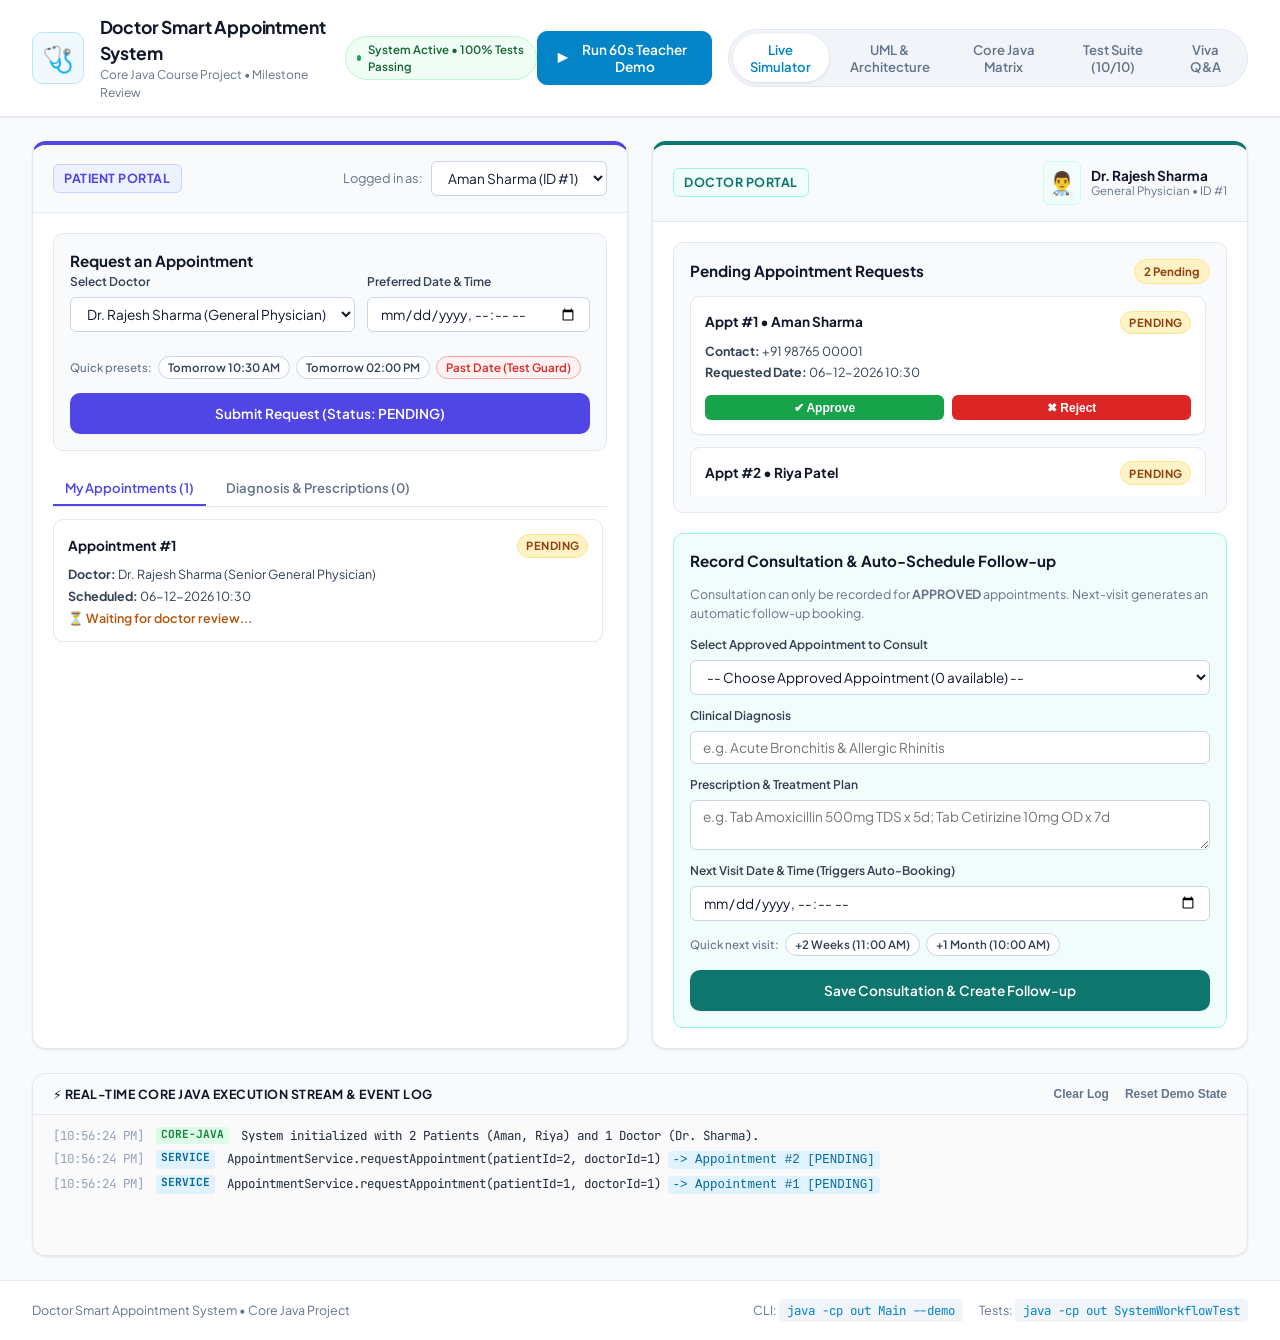
==== web/index.html @ 26e88bc8 "feat: complete core workflow, automated test suite, and interactive demo showcase" ====
<!DOCTYPE html>
<html lang="en">
<head>
  <meta charset="UTF-8">
  <meta name="viewport" content="width=device-width, initial-scale=1.0">
  <title>Doctor Smart Appointment System — Progress Showcase & Simulator</title>
  <link rel="preconnect" href="https://fonts.googleapis.com">
  <link rel="preconnect" href="https://fonts.gstatic.com" crossorigin>
  <link href="https://fonts.googleapis.com/css2?family=Plus+Jakarta+Sans:wght@400;500;600;700;800&family=JetBrains+Mono:wght@400;500;600;700&display=swap" rel="stylesheet">
  <link rel="stylesheet" href="style.css">
</head>
<body>
  <!-- Header / Navigation Bar -->
  <header class="navbar">
    <div class="nav-left">
      <div class="logo-icon">🩺</div>
      <div class="logo-meta">
        <div class="logo-title">Doctor Smart Appointment System</div>
        <div class="logo-subtitle">Core Java Course Project • Milestone Review</div>
      </div>
      <span class="status-badge live-pulse">System Active • 100% Tests Passing</span>
    </div>
    <div class="nav-right">
      <button id="btn-quick-tour" class="btn btn-primary glow-btn">
        <span class="icon">▶</span> Run 60s Teacher Demo
      </button>
      <div class="tab-pill-group">
        <button class="nav-tab active" data-tab="simulator">Live Simulator</button>
        <button class="nav-tab" data-tab="architecture">UML & Architecture</button>
        <button class="nav-tab" data-tab="concepts">Core Java Matrix</button>
        <button class="nav-tab" data-tab="tests">Test Suite (10/10)</button>
        <button class="nav-tab" data-tab="viva">Viva Q&A</button>
      </div>
    </div>
  </header>

  <!-- Presentation Stage Alert / Tour Banner -->
  <div id="tour-banner" class="tour-banner hidden">
    <div class="tour-indicator">
      <span class="tour-step-badge" id="tour-step-num">Step 1 of 5</span>
      <span class="tour-step-title" id="tour-step-title">Patient Aman submits appointment request</span>
    </div>
    <div class="tour-narration" id="tour-narration">
      Invoking <code>AppointmentService.requestAppointment(patientId=1, doctorId=1, dateTime)</code>. Status is initialized to <code>PENDING</code>.
    </div>
    <div class="tour-controls">
      <button id="btn-tour-next" class="btn btn-sm btn-accent">Next Step ➔</button>
      <button id="btn-tour-stop" class="btn btn-sm btn-outline">Exit Walkthrough</button>
    </div>
  </div>

  <main class="main-content">
    <!-- TAB 1: LIVE SIMULATOR -->
    <section id="tab-simulator" class="tab-pane active">
      <div class="simulator-layout">
        
        <!-- Left Panel: Patient Portal -->
        <div class="portal-card patient-portal">
          <div class="portal-header">
            <div class="portal-badge patient-badge">Patient Portal</div>
            <div class="portal-user-select">
              <label for="patient-select">Logged in as:</label>
              <select id="patient-select">
                <option value="1">Aman Sharma (ID #1)</option>
                <option value="2">Riya Patel (ID #2)</option>
              </select>
            </div>
          </div>

          <div class="portal-body">
            <!-- Action: Request Appointment -->
            <div class="action-box">
              <h3 class="section-heading">Request an Appointment</h3>
              <form id="form-request-appt" class="appt-form">
                <div class="form-row">
                  <div class="form-group">
                    <label>Select Doctor</label>
                    <select id="input-doctor-id">
                      <option value="1">Dr. Rajesh Sharma (General Physician)</option>
                    </select>
                  </div>
                  <div class="form-group">
                    <label>Preferred Date & Time</label>
                    <input type="datetime-local" id="input-appt-datetime" required>
                  </div>
                </div>
                <div class="quick-chips">
                  <span class="chip-label">Quick presets:</span>
                  <button type="button" class="preset-chip" id="preset-tomorrow-10">Tomorrow 10:30 AM</button>
                  <button type="button" class="preset-chip" id="preset-tomorrow-14">Tomorrow 02:00 PM</button>
                  <button type="button" class="preset-chip chip-warning" id="preset-past">Past Date (Test Guard)</button>
                </div>
                <button type="submit" class="btn btn-patient">Submit Request (Status: PENDING)</button>
              </form>
            </div>

            <!-- Patient Records -->
            <div class="records-container">
              <div class="records-tabs">
                <button class="records-subtab active" data-subtab="patient-appts">My Appointments (<span id="count-patient-appts">0</span>)</button>
                <button class="records-subtab" data-subtab="patient-consults">Diagnosis & Prescriptions (<span id="count-patient-consults">0</span>)</button>
              </div>

              <div id="subtab-patient-appts" class="subtab-content active">
                <div id="patient-appts-list" class="cards-list">
                  <!-- Populated by JS -->
                </div>
              </div>

              <div id="subtab-patient-consults" class="subtab-content">
                <div id="patient-consults-list" class="cards-list">
                  <!-- Populated by JS -->
                </div>
              </div>
            </div>
          </div>
        </div>

        <!-- Right Panel: Doctor Portal -->
        <div class="portal-card doctor-portal">
          <div class="portal-header">
            <div class="portal-badge doctor-badge">Doctor Portal</div>
            <div class="portal-user-info">
              <span class="doc-avatar">👨‍⚕️</span>
              <div class="doc-meta">
                <strong>Dr. Rajesh Sharma</strong>
                <small>General Physician • ID #1</small>
              </div>
            </div>
          </div>

          <div class="portal-body">
            <!-- Pending Requests Section -->
            <div class="action-box">
              <div class="box-title-row">
                <h3 class="section-heading">Pending Appointment Requests</h3>
                <span class="counter-badge" id="count-doctor-pending">0 Pending</span>
              </div>
              <div id="doctor-pending-list" class="cards-list compact-list">
                <!-- Populated by JS -->
              </div>
            </div>

            <!-- Consultation Recording Section -->
            <div class="action-box highlight-box">
              <div class="box-title-row">
                <h3 class="section-heading">Record Consultation & Auto-Schedule Follow-up</h3>
              </div>
              <p class="section-desc">Consultation can only be recorded for <strong>APPROVED</strong> appointments. Next-visit generates an automatic follow-up booking.</p>

              <form id="form-consultation" class="consult-form">
                <div class="form-group">
                  <label>Select Approved Appointment to Consult</label>
                  <select id="select-consult-appt">
                    <option value="">-- Choose Approved Appointment --</option>
                  </select>
                </div>
                <div class="form-group">
                  <label>Clinical Diagnosis</label>
                  <input type="text" id="input-diagnosis" placeholder="e.g. Acute Bronchitis & Allergic Rhinitis" required>
                </div>
                <div class="form-group">
                  <label>Prescription & Treatment Plan</label>
                  <textarea id="input-prescription" rows="2" placeholder="e.g. Tab Amoxicillin 500mg TDS x 5d; Tab Cetirizine 10mg OD x 7d" required></textarea>
                </div>
                <div class="form-group">
                  <label>Next Visit Date & Time (Triggers Auto-Booking)</label>
                  <input type="datetime-local" id="input-next-visit" required>
                </div>
                <div class="quick-chips">
                  <span class="chip-label">Quick next visit:</span>
                  <button type="button" class="preset-chip" id="preset-next-2w">+2 Weeks (11:00 AM)</button>
                  <button type="button" class="preset-chip" id="preset-next-1m">+1 Month (10:00 AM)</button>
                </div>
                <button type="submit" class="btn btn-doctor">Save Consultation & Create Follow-up</button>
              </form>
            </div>
          </div>
        </div>

      </div>

      <!-- Live Terminal / Telemetry Event Stream -->
      <div class="telemetry-bar">
        <div class="telemetry-header">
          <span class="telemetry-title">⚡ Real-Time Core Java Execution Stream & Event Log</span>
          <div class="telemetry-actions">
            <button id="btn-clear-telemetry" class="btn-text">Clear Log</button>
            <button id="btn-reset-data" class="btn-text btn-danger-text">Reset Demo State</button>
          </div>
        </div>
        <div id="telemetry-log" class="telemetry-content">
          <!-- Populated dynamically -->
        </div>
      </div>
    </section>

    <!-- TAB 2: ARCHITECTURE & UML -->
    <section id="tab-architecture" class="tab-pane">
      <div class="arch-container">
        <div class="section-header">
          <h2>Layered System Architecture & Class Hierarchy</h2>
          <p>Designed strictly using Object-Oriented principles, separation of concerns, and clean encapsulation.</p>
        </div>

        <div class="arch-grid">
          <!-- Layer 1: UI Layer -->
          <div class="arch-card">
            <div class="arch-card-header layer-ui">
              <span class="layer-tag">Presentation Layer</span>
              <h3>Console & UI Classes</h3>
            </div>
            <div class="arch-card-body">
              <div class="class-item">
                <span class="class-name">PatientMenu.java</span>
                <span class="class-desc">Terminal UI for appointment request, status inquiry, and viewing medical records.</span>
              </div>
              <div class="class-item">
                <span class="class-name">DoctorMenu.java</span>
                <span class="class-desc">Terminal UI for review queue, decision making, and recording consultations.</span>
              </div>
              <div class="class-item">
                <span class="class-name">InputHelper.java</span>
                <span class="class-desc">Validated console parsing for integers, strings, and <code>dd-MM-yyyy HH:mm</code> dates.</span>
              </div>
            </div>
          </div>

          <!-- Layer 2: Service Layer -->
          <div class="arch-card">
            <div class="arch-card-header layer-service">
              <span class="layer-tag">Business Logic Layer</span>
              <h3>Service Controllers</h3>
            </div>
            <div class="arch-card-body">
              <div class="class-item">
                <span class="class-name">AppointmentService.java</span>
                <span class="class-desc">Enforces past-date validation, creates initial PENDING requests, handles approval decisions.</span>
              </div>
              <div class="class-item">
                <span class="class-name">ConsultationService.java</span>
                <span class="class-desc">Verifies APPROVED status, records diagnosis/Rx, and orchestrates automatic follow-up booking.</span>
              </div>
            </div>
          </div>

          <!-- Layer 3: Model Layer -->
          <div class="arch-card">
            <div class="arch-card-header layer-model">
              <span class="layer-tag">Domain Entities</span>
              <h3>Core Models & Enums</h3>
            </div>
            <div class="arch-card-body">
              <div class="class-item">
                <span class="class-name">Appointment.java</span>
                <span class="class-desc">Stateful entity containing Patient, Doctor, LocalDateTime, AppointmentStatus, followUp flag.</span>
              </div>
              <div class="class-item">
                <span class="class-name">Consultation.java</span>
                <span class="class-desc">Clinical record linking appointment, diagnosis text, prescription notes, next visit date.</span>
              </div>
              <div class="class-item">
                <span class="class-name">AppointmentStatus.java</span>
                <span class="class-desc">Enum: <code>PENDING</code>, <code>APPROVED</code>, <code>REJECTED</code>.</span>
              </div>
              <div class="class-item">
                <span class="class-name">Patient.java & Doctor.java</span>
                <span class="class-desc">Encapsulated entities for system actors with unique identifiers and contact/specialty details.</span>
              </div>
            </div>
          </div>

          <!-- Layer 4: Storage & Exceptions -->
          <div class="arch-card">
            <div class="arch-card-header layer-repo">
              <span class="layer-tag">Data & Safety</span>
              <h3>Repository & Exceptions</h3>
            </div>
            <div class="arch-card-body">
              <div class="class-item">
                <span class="class-name">InMemoryRepository.java</span>
                <span class="class-desc">Thread-safe collections storage using <code>HashMap</code>, <code>LinkedHashMap</code>, and <code>ArrayList</code>.</span>
              </div>
              <div class="class-item">
                <span class="class-name">InvalidInputException.java</span>
                <span class="class-desc">Custom unchecked exception for past dates, empty strings, and malformed inputs.</span>
              </div>
              <div class="class-item">
                <span class="class-name">InvalidStateException.java</span>
                <span class="class-desc">Custom exception preventing illegal transitions (e.g. deciding approved appointments).</span>
              </div>
            </div>
          </div>
        </div>

        <!-- Workflow Lifecycle Diagram -->
        <div class="diagram-section">
          <h3>Appointment State Machine & Automatic Follow-Up Flow</h3>
          <div class="flow-steps">
            <div class="flow-step">
              <div class="step-num">1</div>
              <div class="step-badge status-pending">PENDING</div>
              <p>Patient requests appointment with future date.</p>
            </div>
            <div class="flow-arrow">➔</div>
            <div class="flow-step">
              <div class="step-num">2</div>
              <div class="step-badge status-approved">APPROVED</div>
              <p>Doctor accepts request (or sets to REJECTED).</p>
            </div>
            <div class="flow-arrow">➔</div>
            <div class="flow-step">
              <div class="step-num">3</div>
              <div class="step-badge status-consult">CONSULTATION</div>
              <p>Doctor inputs clinical diagnosis and prescription.</p>
            </div>
            <div class="flow-arrow">➔</div>
            <div class="flow-step highlight-step">
              <div class="step-num">4</div>
              <div class="step-badge status-approved">AUTO FOLLOW-UP</div>
              <p>System automatically books new APPROVED appointment for next visit.</p>
            </div>
          </div>
        </div>
      </div>
    </section>

    <!-- TAB 3: CORE JAVA MATRIX -->
    <section id="tab-concepts" class="tab-pane">
      <div class="concepts-container">
        <div class="section-header">
          <h2>Core Java Concepts & Academic Implementation</h2>
          <p>How each fundamental syllabus topic is mapped directly to source code in the repository.</p>
        </div>

        <div class="concepts-grid">
          <div class="concept-card">
            <div class="concept-icon">🛡️</div>
            <h3>Encapsulation & Immutability</h3>
            <p>Private fields with public getters, defensive copying in repository collections, and immutable business identifiers (<code>final int appointmentId</code>).</p>
            <div class="code-snippet">
              <code>private final int appointmentId;<br>private AppointmentStatus status;<br>public void updateDecision(...) { ... }</code>
            </div>
          </div>

          <div class="concept-card">
            <div class="concept-icon">📦</div>
            <h3>Java Collections Framework</h3>
            <p>Carefully chosen data structures: <code>HashMap</code> for $O(1)$ patient lookups, <code>LinkedHashMap</code> for chronological order, and <code>ArrayList</code> for query streams.</p>
            <div class="code-snippet">
              <code>Map&lt;Integer, Appointment&gt; appointments = new LinkedHashMap&lt;&gt;();</code>
            </div>
          </div>

          <div class="concept-card">
            <div class="concept-icon">⏱️</div>
            <h3>Modern Date & Time API</h3>
            <p>Utilizing <code>java.time.LocalDateTime</code> and <code>DateTimeFormatter</code> instead of legacy Date/Calendar for reliable temporal comparisons.</p>
            <div class="code-snippet">
              <code>if (dateTime.isBefore(LocalDateTime.now()))<br>&nbsp;&nbsp;throw new InvalidInputException(...);</code>
            </div>
          </div>

          <div class="concept-card">
            <div class="concept-icon">🏷️</div>
            <h3>Type-Safe Enums</h3>
            <p>Replaces unsafe magic strings with <code>enum AppointmentStatus { PENDING, APPROVED, REJECTED }</code> to prevent invalid state configurations.</p>
            <div class="code-snippet">
              <code>public enum AppointmentStatus {<br>&nbsp;&nbsp;PENDING, APPROVED, REJECTED<br>}</code>
            </div>
          </div>

          <div class="concept-card">
            <div class="concept-icon">⚠️</div>
            <h3>Custom Exception Hierarchy</h3>
            <p>Domain-specific unchecked exceptions extending <code>RuntimeException</code> for granular error handling without cluttering signatures.</p>
            <div class="code-snippet">
              <code>public class InvalidStateException extends RuntimeException { ... }</code>
            </div>
          </div>

          <div class="concept-card">
            <div class="concept-icon">🧩</div>
            <h3>Separation of Concerns</h3>
            <p>UI layer handles only I/O, Service layer handles business rules, and Repository layer handles data persistence.</p>
            <div class="code-snippet">
              <code>UI ➔ Service ➔ Repository ➔ Model</code>
            </div>
          </div>
        </div>
      </div>
    </section>

    <!-- TAB 4: TEST SUITE -->
    <section id="tab-tests" class="tab-pane">
      <div class="tests-container">
        <div class="section-header">
          <div class="header-with-action">
            <div>
              <h2>Zero-Dependency Automated Test Suite</h2>
              <p>10 automated test cases verifying functional rules, boundaries, and security guards.</p>
            </div>
            <button id="btn-run-tests" class="btn btn-primary">⚡ Run All Tests in Browser</button>
          </div>
        </div>

        <div class="test-results-summary">
          <div class="summary-stat">
            <span class="stat-value" id="test-pass-count">10</span>
            <span class="stat-label">Tests Passing</span>
          </div>
          <div class="summary-stat">
            <span class="stat-value">0</span>
            <span class="stat-label">Failures</span>
          </div>
          <div class="summary-stat">
            <span class="stat-value">100%</span>
            <span class="stat-label">Coverage of Rules</span>
          </div>
          <div class="summary-stat">
            <span class="stat-value">&lt; 15ms</span>
            <span class="stat-label">Execution Time</span>
          </div>
        </div>

        <div class="test-table-wrapper">
          <table class="test-table">
            <thead>
              <tr>
                <th>Test ID</th>
                <th>Target Feature</th>
                <th>Scenario & Invariants Checked</th>
                <th>Expected Exception</th>
                <th>Status</th>
              </tr>
            </thead>
            <tbody id="test-table-body">
              <!-- Rendered via JS -->
            </tbody>
          </table>
        </div>
      </div>
    </section>

    <!-- TAB 5: VIVA PREP -->
    <section id="tab-viva" class="tab-pane">
      <div class="viva-container">
        <div class="section-header">
          <h2>Teacher Viva & Evaluation Oral Questions</h2>
          <p>Quick reference answers for teacher evaluations and laboratory assessments.</p>
        </div>

        <div class="viva-accordion">
          <div class="viva-item active">
            <div class="viva-question">
              <span>Q1. What is the core workflow and main problem solved by this project?</span>
              <span class="chevron">▼</span>
            </div>
            <div class="viva-answer">
              <p>The system connects appointment requesting, doctor approval, clinical consultation recording, and automatic follow-up booking into a single coherent lifecycle. It eliminates manual follow-up scheduling errors by automatically creating an APPROVED follow-up appointment when the doctor inputs the next-visit date.</p>
            </div>
          </div>

          <div class="viva-item">
            <div class="viva-question">
              <span>Q2. Why is in-memory storage used instead of a relational database like MySQL?</span>
              <span class="chevron">▼</span>
            </div>
            <div class="viva-answer">
              <p>In accordance with Core Java course guidelines, using in-memory Java Collections (<code>HashMap</code>, <code>LinkedHashMap</code>, <code>ArrayList</code>) demonstrates mastery of data structures, references, and memory management without introducing external driver dependencies.</p>
            </div>
          </div>

          <div class="viva-item">
            <div class="viva-question">
              <span>Q3. Why is the automatic follow-up appointment created with status APPROVED?</span>
              <span class="chevron">▼</span>
            </div>
            <div class="viva-answer">
              <p>Because the doctor themselves evaluated the patient in the consultation room and established the medical need for a follow-up on that specific date. Therefore, it does not require a second doctor approval step and is directly booked as <code>APPROVED</code>.</p>
            </div>
          </div>

          <div class="viva-item">
            <div class="viva-question">
              <span>Q4. How do you prevent an appointment from being approved multiple times?</span>
              <span class="chevron">▼</span>
            </div>
            <div class="viva-answer">
              <p>In <code>Appointment.updateDecision()</code>, we check <code>if (status != AppointmentStatus.PENDING)</code>. If someone tries to approve an already approved or rejected appointment, it immediately raises an <code>InvalidStateException</code>.</p>
            </div>
          </div>

          <div class="viva-item">
            <div class="viva-question">
              <span>Q5. How is separation of concerns achieved in this application?</span>
              <span class="chevron">▼</span>
            </div>
            <div class="viva-answer">
              <p>The code is divided into four distinct layers: <strong>UI</strong> handles input/output; <strong>Service</strong> validates and executes business rules; <strong>Repository</strong> manages data structures; and <strong>Model</strong> encapsulates properties. This allows swapping the console UI for a Web UI or GUI without changing any business logic.</p>
            </div>
          </div>
        </div>
      </div>
    </section>

  </main>

  <footer class="app-footer">
    <div class="footer-content">
      <span>Doctor Smart Appointment System • Core Java Project</span>
      <div class="footer-links">
        <span class="pill-info">CLI: <code>java -cp out Main --demo</code></span>
        <span class="pill-info">Tests: <code>java -cp out SystemWorkflowTest</code></span>
      </div>
    </div>
  </footer>

  <script src="app.js"></script>
</body>
</html>
---- web/style.css ----
/* ==========================================================================
   DOCTOR SMART APPOINTMENT SYSTEM - CLEAN HUMAN HEALTHCARE THEME
   Light, approachable, professional clinical design system
   ========================================================================== */

:root {
  /* Color Palette - Clean, Human, Trustworthy Healthcare */
  --bg-app: #f8fafc;
  --bg-card: #ffffff;
  --bg-card-hover: #f1f5f9;
  --bg-subtle: #f8fafc;
  --bg-input: #ffffff;
  --bg-telemetry: #f8fafc;

  /* Crisp Neutral Borders */
  --border-light: #e2e8f0;
  --border-focus: #0284c7;
  --border-card: #e2e8f0;

  /* Primary Brand & Accents */
  --primary: #0284c7;
  --primary-hover: #0369a1;
  --doctor-accent: #0f766e;
  --doctor-light: #f0fdfa;
  --doctor-border: #99f6e4;
  --patient-accent: #4f46e5;
  --patient-light: #eef2ff;
  --patient-border: #c7d2fe;

  /* Human Status Badges (Accessible, Low-glare) */
  --status-pending-bg: #fef3c7;
  --status-pending-text: #92400e;
  --status-pending-border: #fde68a;

  --status-approved-bg: #dcfce7;
  --status-approved-text: #166534;
  --status-approved-border: #bbf7d0;

  --status-rejected-bg: #fee2e2;
  --status-rejected-text: #991b1b;
  --status-rejected-border: #fecaca;

  --status-followup-bg: #e0f2fe;
  --status-followup-text: #075985;
  --status-followup-border: #bae6fd;

  /* Text & Hierarchy */
  --text-main: #0f172a;
  --text-secondary: #334155;
  --text-muted: #64748b;
  --text-subtle: #94a3b8;

  --font-sans: 'Plus Jakarta Sans', system-ui, -apple-system, BlinkMacSystemFont, 'Segoe UI', Roboto, sans-serif;
  --font-mono: 'JetBrains Mono', ui-monospace, SFMono-Regular, Menlo, Monaco, Consolas, monospace;

  /* Shadows & Radii */
  --shadow-sm: 0 1px 2px 0 rgba(0, 0, 0, 0.05);
  --shadow-card: 0 1px 3px 0 rgba(0, 0, 0, 0.08), 0 1px 2px -1px rgba(0, 0, 0, 0.05);
  --shadow-md: 0 4px 6px -1px rgba(0, 0, 0, 0.08), 0 2px 4px -2px rgba(0, 0, 0, 0.05);
  --shadow-lg: 0 10px 15px -3px rgba(0, 0, 0, 0.08), 0 4px 6px -4px rgba(0, 0, 0, 0.03);

  --radius-sm: 6px;
  --radius-md: 10px;
  --radius-lg: 14px;
  --radius-full: 9999px;

  --transition-fast: 0.15s ease;
  --transition-normal: 0.2s ease;
}

/* Base Reset */
*, *::before, *::after {
  box-sizing: border-box;
  margin: 0;
  padding: 0;
}

body {
  font-family: var(--font-sans);
  background-color: var(--bg-app);
  color: var(--text-main);
  min-height: 100vh;
  display: flex;
  flex-direction: column;
  line-height: 1.5;
  -webkit-font-smoothing: antialiased;
}

/* ==========================================================================
   Navigation Bar - Clean Healthcare Header
   ========================================================================== */
.navbar {
  display: flex;
  justify-content: space-between;
  align-items: center;
  padding: 0.85rem 2rem;
  background: #ffffff;
  border-bottom: 1px solid var(--border-light);
  position: sticky;
  top: 0;
  z-index: 100;
  box-shadow: var(--shadow-sm);
}

.nav-left {
  display: flex;
  align-items: center;
  gap: 1rem;
}

.logo-icon {
  font-size: 1.6rem;
  background: #f0f9ff;
  border: 1px solid #bae6fd;
  padding: 0.35rem 0.55rem;
  border-radius: var(--radius-md);
  color: #0284c7;
}

.logo-title {
  font-size: 1.1rem;
  font-weight: 700;
  color: #0f172a;
  letter-spacing: -0.01em;
}

.logo-subtitle {
  font-size: 0.75rem;
  color: var(--text-muted);
}

.status-badge {
  font-size: 0.72rem;
  font-weight: 600;
  padding: 0.25rem 0.65rem;
  border-radius: var(--radius-full);
  background: #f0fdf4;
  color: #166534;
  border: 1px solid #bbf7d0;
  display: inline-flex;
  align-items: center;
  gap: 0.4rem;
}

.status-badge::before {
  content: '';
  width: 6px;
  height: 6px;
  border-radius: 50%;
  background: #16a34a;
}

.nav-right {
  display: flex;
  align-items: center;
  gap: 1rem;
}

.tab-pill-group {
  display: flex;
  background: #f1f5f9;
  padding: 0.25rem;
  border-radius: var(--radius-full);
  border: 1px solid var(--border-light);
}

.nav-tab {
  background: transparent;
  border: none;
  color: var(--text-muted);
  font-family: var(--font-sans);
  font-size: 0.82rem;
  font-weight: 600;
  padding: 0.45rem 0.95rem;
  border-radius: var(--radius-full);
  cursor: pointer;
  transition: all var(--transition-fast);
}

.nav-tab:hover {
  color: var(--text-main);
}

.nav-tab.active {
  background: #ffffff;
  color: var(--primary);
  box-shadow: 0 1px 3px rgba(0, 0, 0, 0.1);
}

/* ==========================================================================
   Buttons & Inputs
   ========================================================================== */
.btn {
  font-family: var(--font-sans);
  font-size: 0.85rem;
  font-weight: 600;
  padding: 0.55rem 1.15rem;
  border-radius: var(--radius-md);
  border: 1px solid transparent;
  cursor: pointer;
  display: inline-flex;
  align-items: center;
  justify-content: center;
  gap: 0.5rem;
  transition: all var(--transition-normal);
}

.btn-primary {
  background: var(--primary);
  color: #ffffff;
  box-shadow: var(--shadow-sm);
}

.btn-primary:hover {
  background: var(--primary-hover);
}

.glow-btn {
  border: 1px solid #0284c7;
}

.btn-patient {
  background: #4f46e5;
  color: #fff;
  width: 100%;
  padding: 0.7rem;
  box-shadow: var(--shadow-sm);
}

.btn-patient:hover {
  background: #4338ca;
}

.btn-doctor {
  background: #0f766e;
  color: #fff;
  width: 100%;
  padding: 0.7rem;
  box-shadow: var(--shadow-sm);
}

.btn-doctor:hover {
  background: #115e59;
}

.btn-sm {
  padding: 0.35rem 0.75rem;
  font-size: 0.78rem;
}

.btn-accent {
  background: #16a34a;
  color: white;
}

.btn-accent:hover {
  background: #15803d;
}

.btn-outline {
  background: #ffffff;
  border: 1px solid var(--border-light);
  color: var(--text-muted);
}

.btn-outline:hover {
  color: var(--text-main);
  background: #f8fafc;
}

.btn-text {
  background: transparent;
  border: none;
  color: var(--text-muted);
  font-size: 0.75rem;
  font-weight: 600;
  cursor: pointer;
}

.btn-text:hover {
  color: var(--text-main);
}

.btn-danger-text:hover {
  color: #dc2626;
}

/* ==========================================================================
   Tour / Presentation Banner
   ========================================================================== */
.tour-banner {
  background: #f0f9ff;
  border-bottom: 2px solid #0284c7;
  padding: 0.85rem 2rem;
  display: flex;
  align-items: center;
  justify-content: space-between;
  gap: 1.5rem;
  box-shadow: var(--shadow-sm);
}

.tour-banner.hidden {
  display: none;
}

.tour-indicator {
  display: flex;
  align-items: center;
  gap: 0.75rem;
}

.tour-step-badge {
  background: #0284c7;
  color: #fff;
  font-size: 0.72rem;
  font-weight: 700;
  padding: 0.2rem 0.55rem;
  border-radius: var(--radius-sm);
  text-transform: uppercase;
  letter-spacing: 0.04em;
}

.tour-step-title {
  font-weight: 700;
  font-size: 0.95rem;
  color: #0f172a;
}

.tour-narration {
  font-size: 0.85rem;
  color: #334155;
  flex: 1;
}

.tour-narration code {
  background: #e0f2fe;
  padding: 0.15rem 0.45rem;
  border-radius: 4px;
  font-family: var(--font-mono);
  color: #0369a1;
  font-size: 0.82rem;
}

.tour-controls {
  display: flex;
  gap: 0.5rem;
}

/* ==========================================================================
   Main Content Layout
   ========================================================================== */
.main-content {
  flex: 1;
  padding: 1.5rem 2rem;
  max-width: 1350px;
  margin: 0 auto;
  width: 100%;
}

.tab-pane {
  display: none;
}

.tab-pane.active {
  display: block;
}

/* ==========================================================================
   TAB 1: Simulator Layout (Dual Portal Cards)
   ========================================================================== */
.simulator-layout {
  display: grid;
  grid-template-columns: 1fr 1fr;
  gap: 1.5rem;
  margin-bottom: 1.5rem;
}

.portal-card {
  background: #ffffff;
  border: 1px solid var(--border-card);
  border-radius: var(--radius-lg);
  box-shadow: var(--shadow-card);
  overflow: hidden;
  display: flex;
  flex-direction: column;
}

.patient-portal {
  border-top: 4px solid var(--patient-accent);
}

.doctor-portal {
  border-top: 4px solid var(--doctor-accent);
}

.portal-header {
  padding: 1rem 1.25rem;
  background: #f8fafc;
  border-bottom: 1px solid var(--border-light);
  display: flex;
  justify-content: space-between;
  align-items: center;
}

.portal-badge {
  font-size: 0.78rem;
  font-weight: 700;
  text-transform: uppercase;
  letter-spacing: 0.04em;
  padding: 0.25rem 0.65rem;
  border-radius: var(--radius-sm);
}

.patient-badge {
  background: var(--patient-light);
  color: var(--patient-accent);
  border: 1px solid var(--patient-border);
}

.doctor-badge {
  background: var(--doctor-light);
  color: var(--doctor-accent);
  border: 1px solid var(--doctor-border);
}

.portal-user-select {
  display: flex;
  align-items: center;
  gap: 0.5rem;
  font-size: 0.8rem;
  color: var(--text-muted);
}

.portal-user-select select, select, input, textarea {
  background: #ffffff;
  border: 1px solid #cbd5e1;
  color: #0f172a;
  font-family: var(--font-sans);
  font-size: 0.85rem;
  padding: 0.45rem 0.75rem;
  border-radius: var(--radius-sm);
  outline: none;
  transition: all var(--transition-fast);
}

select:focus, input:focus, textarea:focus {
  border-color: #0284c7;
  box-shadow: 0 0 0 3px rgba(2, 132, 199, 0.15);
}

.portal-user-info {
  display: flex;
  align-items: center;
  gap: 0.65rem;
}

.doc-avatar {
  font-size: 1.4rem;
  background: #f0fdfa;
  padding: 0.25rem;
  border-radius: var(--radius-sm);
  border: 1px solid #ccfbf1;
}

.doc-meta {
  display: flex;
  flex-direction: column;
  line-height: 1.2;
}

.doc-meta strong {
  font-size: 0.85rem;
  color: #0f172a;
}

.doc-meta small {
  font-size: 0.72rem;
  color: var(--text-muted);
}

.portal-body {
  padding: 1.25rem;
  display: flex;
  flex-direction: column;
  gap: 1.25rem;
}

.action-box {
  background: #f8fafc;
  border: 1px solid var(--border-light);
  border-radius: var(--radius-md);
  padding: 1rem;
}

.highlight-box {
  border: 1px solid #99f6e4;
  background: #f0fdfa;
}

.box-title-row {
  display: flex;
  justify-content: space-between;
  align-items: center;
  margin-bottom: 0.75rem;
}

.section-heading {
  font-size: 0.95rem;
  font-weight: 700;
  color: #0f172a;
}

.section-desc {
  font-size: 0.78rem;
  color: var(--text-muted);
  margin-bottom: 0.85rem;
}

.counter-badge {
  font-size: 0.72rem;
  font-weight: 700;
  background: #fef3c7;
  color: #92400e;
  padding: 0.2rem 0.55rem;
  border-radius: var(--radius-full);
  border: 1px solid #fde68a;
}

.form-row {
  display: grid;
  grid-template-columns: 1fr 1fr;
  gap: 0.75rem;
  margin-bottom: 0.75rem;
}

.form-group {
  display: flex;
  flex-direction: column;
  gap: 0.35rem;
  margin-bottom: 0.75rem;
}

.form-group label {
  font-size: 0.75rem;
  font-weight: 600;
  color: var(--text-secondary);
}

.quick-chips {
  display: flex;
  align-items: center;
  flex-wrap: wrap;
  gap: 0.4rem;
  margin-bottom: 0.85rem;
}

.chip-label {
  font-size: 0.72rem;
  color: var(--text-muted);
  font-weight: 500;
}

.preset-chip {
  background: #ffffff;
  border: 1px solid #cbd5e1;
  color: #334155;
  font-family: var(--font-sans);
  font-size: 0.72rem;
  font-weight: 600;
  padding: 0.2rem 0.55rem;
  border-radius: var(--radius-full);
  cursor: pointer;
  transition: all var(--transition-fast);
}

.preset-chip:hover {
  background: #f1f5f9;
  border-color: #94a3b8;
  color: #0f172a;
}

.chip-warning {
  color: #dc2626;
  border-color: #fca5a5;
  background: #fef2f2;
}

.chip-warning:hover {
  background: #fee2e2;
  border-color: #f87171;
}

/* Records Subtabs */
.records-container {
  display: flex;
  flex-direction: column;
  gap: 0.75rem;
}

.records-tabs {
  display: flex;
  border-bottom: 1px solid var(--border-light);
  gap: 0.5rem;
}

.records-subtab {
  background: transparent;
  border: none;
  font-family: var(--font-sans);
  font-size: 0.82rem;
  font-weight: 600;
  color: var(--text-muted);
  padding: 0.5rem 0.75rem;
  cursor: pointer;
  border-bottom: 2px solid transparent;
  transition: all var(--transition-fast);
}

.records-subtab:hover {
  color: var(--text-main);
}

.records-subtab.active {
  color: var(--patient-accent);
  border-bottom-color: var(--patient-accent);
}

.subtab-content {
  display: none;
}

.subtab-content.active {
  display: block;
}

/* Cards List */
.cards-list {
  display: flex;
  flex-direction: column;
  gap: 0.75rem;
  max-height: 280px;
  overflow-y: auto;
  padding-right: 0.25rem;
}

.cards-list::-webkit-scrollbar {
  width: 5px;
}
.cards-list::-webkit-scrollbar-thumb {
  background: #cbd5e1;
  border-radius: 4px;
}

.compact-list {
  max-height: 200px;
}

.data-card {
  background: #ffffff;
  border: 1px solid var(--border-light);
  border-radius: var(--radius-md);
  padding: 0.85rem;
  display: flex;
  flex-direction: column;
  gap: 0.45rem;
  box-shadow: 0 1px 2px rgba(0, 0, 0, 0.04);
  transition: all var(--transition-fast);
}

.data-card:hover {
  border-color: #cbd5e1;
  box-shadow: 0 2px 4px rgba(0, 0, 0, 0.06);
}

.data-card-header {
  display: flex;
  justify-content: space-between;
  align-items: center;
}

.card-title {
  font-weight: 700;
  font-size: 0.85rem;
  color: #0f172a;
}

.status-chip {
  font-size: 0.7rem;
  font-weight: 700;
  padding: 0.15rem 0.5rem;
  border-radius: var(--radius-full);
  text-transform: uppercase;
  letter-spacing: 0.04em;
}

.status-chip.pending {
  background: var(--status-pending-bg);
  color: var(--status-pending-text);
  border: 1px solid var(--status-pending-border);
}

.status-chip.approved {
  background: var(--status-approved-bg);
  color: var(--status-approved-text);
  border: 1px solid var(--status-approved-border);
}

.status-chip.rejected {
  background: var(--status-rejected-bg);
  color: var(--status-rejected-text);
  border: 1px solid var(--status-rejected-border);
}

.status-chip.followup {
  background: var(--status-followup-bg);
  color: var(--status-followup-text);
  border: 1px solid var(--status-followup-border);
}

.card-details {
  display: flex;
  flex-direction: column;
  gap: 0.2rem;
  font-size: 0.78rem;
  color: var(--text-secondary);
}

.card-actions {
  display: flex;
  gap: 0.5rem;
  margin-top: 0.35rem;
}

.btn-approve {
  background: #16a34a;
  color: #fff;
  border: none;
  font-size: 0.75rem;
  font-weight: 600;
  padding: 0.35rem 0.75rem;
  border-radius: var(--radius-sm);
  cursor: pointer;
  flex: 1;
}

.btn-approve:hover {
  background: #15803d;
}

.btn-reject {
  background: #dc2626;
  color: #fff;
  border: none;
  font-size: 0.75rem;
  font-weight: 600;
  padding: 0.35rem 0.75rem;
  border-radius: var(--radius-sm);
  cursor: pointer;
  flex: 1;
}

.btn-reject:hover {
  background: #b91c1c;
}

.empty-state {
  text-align: center;
  padding: 2rem 1rem;
  color: var(--text-muted);
  font-size: 0.82rem;
}

/* Consultation Card Display */
.consult-card {
  border-left: 4px solid #16a34a;
}

.consult-rx-box {
  background: #f8fafc;
  padding: 0.5rem 0.75rem;
  border-radius: var(--radius-sm);
  border: 1px dashed #cbd5e1;
  font-family: var(--font-mono);
  font-size: 0.75rem;
  color: #0369a1;
  white-space: pre-wrap;
}

/* ==========================================================================
   Telemetry & Event Stream Log - Clean Terminal Card
   ========================================================================== */
.telemetry-bar {
  background: #ffffff;
  border: 1px solid var(--border-light);
  border-radius: var(--radius-lg);
  overflow: hidden;
  box-shadow: var(--shadow-card);
}

.telemetry-header {
  padding: 0.65rem 1.25rem;
  background: #f8fafc;
  border-bottom: 1px solid var(--border-light);
  display: flex;
  justify-content: space-between;
  align-items: center;
}

.telemetry-title {
  font-size: 0.78rem;
  font-weight: 700;
  color: #0f172a;
  text-transform: uppercase;
  letter-spacing: 0.04em;
}

.telemetry-actions {
  display: flex;
  gap: 1rem;
}

.telemetry-content {
  height: 140px;
  overflow-y: auto;
  padding: 0.75rem 1.25rem;
  font-family: var(--font-mono);
  font-size: 0.78rem;
  display: flex;
  flex-direction: column;
  gap: 0.35rem;
  background: #fafafa;
}

.log-entry {
  display: flex;
  gap: 0.75rem;
  line-height: 1.4;
}

.log-time {
  color: var(--text-subtle);
  user-select: none;
}

.log-tag {
  font-weight: 700;
  padding: 0 0.3rem;
  border-radius: 3px;
  font-size: 0.7rem;
}

.tag-service { background: #e0f2fe; color: #0369a1; }
.tag-doctor { background: #ccfbf1; color: #0f766e; }
.tag-patient { background: #ede9fe; color: #6d28d9; }
.tag-error { background: #fee2e2; color: #b91c1c; }
.tag-success { background: #dcfce7; color: #15803d; }

.log-msg {
  color: #1e293b;
}

/* ==========================================================================
   TAB 2: Architecture & UML
   ========================================================================== */
.arch-container {
  display: flex;
  flex-direction: column;
  gap: 1.75rem;
}

.section-header {
  margin-bottom: 1rem;
}

.section-header h2 {
  font-size: 1.35rem;
  font-weight: 800;
  color: #0f172a;
  letter-spacing: -0.02em;
}

.section-header p {
  color: var(--text-muted);
  font-size: 0.88rem;
}

.arch-grid {
  display: grid;
  grid-template-columns: repeat(auto-fit, minmax(280px, 1fr));
  gap: 1.25rem;
}

.arch-card {
  background: #ffffff;
  border: 1px solid var(--border-light);
  border-radius: var(--radius-md);
  overflow: hidden;
  box-shadow: var(--shadow-sm);
}

.arch-card-header {
  padding: 0.85rem 1rem;
  border-bottom: 1px solid var(--border-light);
}

.layer-ui { background: #fdf4ff; border-left: 4px solid #c026d3; }
.layer-service { background: #f0f9ff; border-left: 4px solid #0284c7; }
.layer-model { background: #f0fdf4; border-left: 4px solid #16a34a; }
.layer-repo { background: #fefce8; border-left: 4px solid #ca8a04; }

.layer-tag {
  font-size: 0.68rem;
  font-weight: 700;
  text-transform: uppercase;
  color: var(--text-muted);
  display: block;
}

.arch-card-header h3 {
  font-size: 0.95rem;
  font-weight: 700;
  color: #0f172a;
}

.arch-card-body {
  padding: 1rem;
  display: flex;
  flex-direction: column;
  gap: 0.85rem;
}

.class-item {
  display: flex;
  flex-direction: column;
  gap: 0.2rem;
}

.class-name {
  font-family: var(--font-mono);
  font-size: 0.82rem;
  font-weight: 700;
  color: #0284c7;
}

.class-desc {
  font-size: 0.75rem;
  color: var(--text-secondary);
  line-height: 1.35;
}

/* Workflow Flowchart */
.diagram-section {
  background: #ffffff;
  border: 1px solid var(--border-light);
  border-radius: var(--radius-md);
  padding: 1.5rem;
  box-shadow: var(--shadow-sm);
}

.diagram-section h3 {
  font-size: 1rem;
  margin-bottom: 1.25rem;
  color: #0f172a;
}

.flow-steps {
  display: flex;
  align-items: center;
  justify-content: space-between;
  gap: 1rem;
  overflow-x: auto;
  padding-bottom: 0.5rem;
}

.flow-step {
  background: #f8fafc;
  border: 1px solid var(--border-light);
  border-radius: var(--radius-md);
  padding: 1rem;
  text-align: center;
  flex: 1;
  min-width: 170px;
  display: flex;
  flex-direction: column;
  align-items: center;
  gap: 0.5rem;
}

.highlight-step {
  border-color: #0284c7;
  background: #f0f9ff;
}

.step-num {
  width: 24px;
  height: 24px;
  border-radius: 50%;
  background: #e2e8f0;
  color: #0f172a;
  font-size: 0.75rem;
  font-weight: 700;
  display: flex;
  align-items: center;
  justify-content: center;
}

.step-badge {
  font-size: 0.75rem;
  font-weight: 800;
  padding: 0.2rem 0.6rem;
  border-radius: var(--radius-full);
}

.status-pending { background: #fef3c7; color: #92400e; }
.status-approved { background: #dcfce7; color: #166534; }
.status-consult { background: #ccfbf1; color: #0f766e; }

.flow-step p {
  font-size: 0.75rem;
  color: var(--text-secondary);
}

.flow-arrow {
  color: var(--text-subtle);
  font-size: 1.2rem;
  font-weight: 700;
}

/* ==========================================================================
   TAB 3: Core Java Matrix
   ========================================================================== */
.concepts-grid {
  display: grid;
  grid-template-columns: repeat(auto-fit, minmax(320px, 1fr));
  gap: 1.25rem;
}

.concept-card {
  background: #ffffff;
  border: 1px solid var(--border-light);
  border-radius: var(--radius-md);
  padding: 1.25rem;
  display: flex;
  flex-direction: column;
  gap: 0.75rem;
  box-shadow: var(--shadow-sm);
  transition: transform var(--transition-fast), border-color var(--transition-fast);
}

.concept-card:hover {
  transform: translateY(-2px);
  border-color: #cbd5e1;
  box-shadow: var(--shadow-md);
}

.concept-icon {
  font-size: 1.8rem;
}

.concept-card h3 {
  font-size: 0.98rem;
  font-weight: 700;
  color: #0f172a;
}

.concept-card p {
  font-size: 0.8rem;
  color: var(--text-secondary);
  line-height: 1.45;
}

.code-snippet {
  background: #f8fafc;
  border: 1px solid #e2e8f0;
  border-radius: var(--radius-sm);
  padding: 0.65rem 0.85rem;
  font-family: var(--font-mono);
  font-size: 0.75rem;
  color: #0369a1;
  overflow-x: auto;
}

/* ==========================================================================
   TAB 4: Test Suite
   ========================================================================== */
.header-with-action {
  display: flex;
  justify-content: space-between;
  align-items: center;
}

.test-results-summary {
  display: grid;
  grid-template-columns: repeat(4, 1fr);
  gap: 1rem;
  margin: 1.5rem 0;
}

.summary-stat {
  background: #ffffff;
  border: 1px solid var(--border-light);
  border-radius: var(--radius-md);
  padding: 1rem;
  display: flex;
  flex-direction: column;
  align-items: center;
  justify-content: center;
  box-shadow: var(--shadow-sm);
}

.stat-value {
  font-size: 1.75rem;
  font-weight: 800;
  color: #16a34a;
}

.stat-label {
  font-size: 0.75rem;
  color: var(--text-muted);
  text-transform: uppercase;
  letter-spacing: 0.04em;
}

.test-table-wrapper {
  background: #ffffff;
  border: 1px solid var(--border-light);
  border-radius: var(--radius-md);
  overflow: hidden;
  box-shadow: var(--shadow-sm);
}

.test-table {
  width: 100%;
  border-collapse: collapse;
  font-size: 0.8rem;
  text-align: left;
}

.test-table th {
  background: #f8fafc;
  padding: 0.75rem 1rem;
  color: var(--text-secondary);
  font-weight: 700;
  border-bottom: 1px solid var(--border-light);
  text-transform: uppercase;
  font-size: 0.7rem;
  letter-spacing: 0.04em;
}

.test-table td {
  padding: 0.85rem 1rem;
  border-bottom: 1px solid #f1f5f9;
  color: #334155;
}

.test-table tr:hover td {
  background: #f8fafc;
}

.test-id-pill {
  font-family: var(--font-mono);
  font-weight: 700;
  font-size: 0.75rem;
  color: #0284c7;
}

.test-badge-pass {
  background: #dcfce7;
  color: #166534;
  border: 1px solid #bbf7d0;
  padding: 0.2rem 0.5rem;
  border-radius: var(--radius-full);
  font-size: 0.72rem;
  font-weight: 700;
  display: inline-flex;
  align-items: center;
  gap: 0.3rem;
}

/* ==========================================================================
   TAB 5: Viva Prep
   ========================================================================== */
.viva-accordion {
  display: flex;
  flex-direction: column;
  gap: 0.85rem;
  margin-top: 1rem;
}

.viva-item {
  background: #ffffff;
  border: 1px solid var(--border-light);
  border-radius: var(--radius-md);
  overflow: hidden;
  box-shadow: var(--shadow-sm);
  transition: border-color var(--transition-fast);
}

.viva-item:hover {
  border-color: #cbd5e1;
}

.viva-question {
  padding: 1rem 1.25rem;
  font-weight: 700;
  font-size: 0.92rem;
  cursor: pointer;
  display: flex;
  justify-content: space-between;
  align-items: center;
  color: #0f172a;
}

.viva-question .chevron {
  font-size: 0.7rem;
  color: var(--text-muted);
}

.viva-item.active .chevron {
  transform: rotate(180deg);
  color: #0284c7;
}

.viva-answer {
  padding: 0 1.25rem 1.15rem;
  font-size: 0.85rem;
  color: #334155;
  line-height: 1.55;
  display: none;
}

.viva-item.active .viva-answer {
  display: block;
}

.viva-answer code {
  background: #f1f5f9;
  padding: 0.15rem 0.4rem;
  border-radius: 4px;
  color: #0284c7;
  font-family: var(--font-mono);
}

/* ==========================================================================
   Footer
   ========================================================================== */
.app-footer {
  padding: 1.25rem 2rem;
  background: #ffffff;
  border-top: 1px solid var(--border-light);
  margin-top: auto;
}

.footer-content {
  max-width: 1350px;
  margin: 0 auto;
  display: flex;
  justify-content: space-between;
  align-items: center;
  font-size: 0.78rem;
  color: var(--text-muted);
}

.footer-links {
  display: flex;
  gap: 1rem;
}

.pill-info code {
  background: #f1f5f9;
  padding: 0.2rem 0.5rem;
  border-radius: 4px;
  color: #0284c7;
  font-family: var(--font-mono);
}

/* Responsive */
@media (max-width: 900px) {
  .simulator-layout {
    grid-template-columns: 1fr;
  }
  .navbar {
    flex-direction: column;
    gap: 1rem;
    align-items: flex-start;
  }
  .test-results-summary {
    grid-template-columns: 1fr 1fr;
  }
}
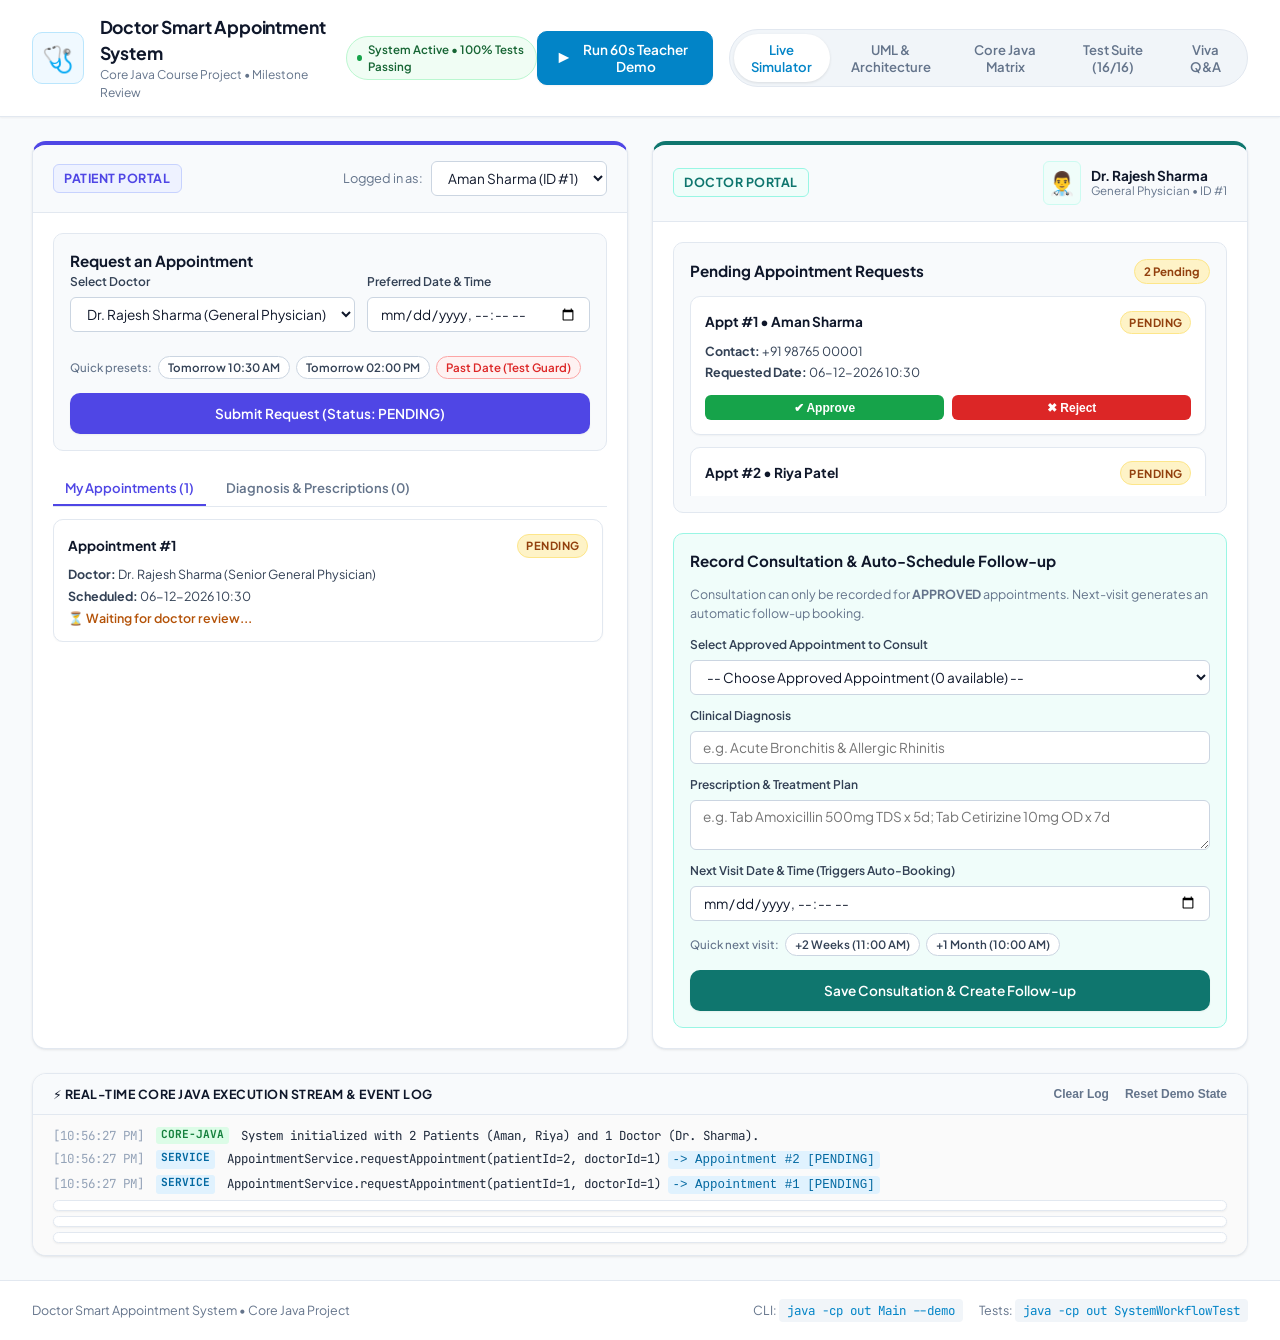
==== commit a605724e: "feat: complete Doctor clinical workspace, analytics, file persistence, OOP abstraction, and viva def" ====
--- a/web/index.html
+++ b/web/index.html
@@ -28,7 +28,7 @@
         <button class="nav-tab active" data-tab="simulator">Live Simulator</button>
         <button class="nav-tab" data-tab="architecture">UML & Architecture</button>
         <button class="nav-tab" data-tab="concepts">Core Java Matrix</button>
-        <button class="nav-tab" data-tab="tests">Test Suite (10/10)</button>
+        <button class="nav-tab" data-tab="tests">Test Suite (16/16)</button>
         <button class="nav-tab" data-tab="viva">Viva Q&A</button>
       </div>
     </div>
@@ -191,6 +191,35 @@
         </div>
         <div id="telemetry-log" class="telemetry-content">
           <!-- Populated dynamically -->
+          <div class="viva-item">
+            <div class="viva-question">
+              <span>Q6. How is data persisted when the application shuts down?</span>
+              <span class="chevron">?</span>
+            </div>
+            <div class="viva-answer">
+              <p>We designed a zero-dependency <code>FilePersistenceService</code> with a <code>Runtime.getRuntime().addShutdownHook(...)</code> thread. When the JVM exits, it automatically exports a structured snapshot of all in-memory entities to <code>records/database_snapshot.txt</code> and writes clinical prescription slips to <code>records/prescriptions/</code> without external database dependencies.</p>
+            </div>
+          </div>
+
+          <div class="viva-item">
+            <div class="viva-question">
+              <span>Q7. How does the system handle multi-threaded concurrency and race conditions?</span>
+              <span class="chevron">?</span>
+            </div>
+            <div class="viva-answer">
+              <p><code>InMemoryRepository</code> implements thread-safe collections using <code>ConcurrentHashMap</code> for patient and doctor lookups, synchronized wrappers for appointment ordering, and <code>AtomicInteger</code> for thread-safe lock-free primary key generation, verified by test scenario TC-16 under concurrent executor threads.</p>
+            </div>
+          </div>
+
+          <div class="viva-item">
+            <div class="viva-question">
+              <span>Q8. Where is OOP Inheritance and Polymorphism applied in your domain model?</span>
+              <span class="chevron">?</span>
+            </div>
+            <div class="viva-answer">
+              <p>Both <code>Patient</code> and <code>Doctor</code> extend the abstract base class <code>Person</code>, which defines shared identity state and abstract methods <code>getRole()</code> and <code>getSummaryDetails()</code>. This demonstrates abstraction, inheritance, and dynamic runtime polymorphism.</p>
+            </div>
+          </div>
         </div>
       </div>
     </section>
@@ -321,6 +350,35 @@
               <p>System automatically books new APPROVED appointment for next visit.</p>
             </div>
           </div>
+          <div class="viva-item">
+            <div class="viva-question">
+              <span>Q6. How is data persisted when the application shuts down?</span>
+              <span class="chevron">?</span>
+            </div>
+            <div class="viva-answer">
+              <p>We designed a zero-dependency <code>FilePersistenceService</code> with a <code>Runtime.getRuntime().addShutdownHook(...)</code> thread. When the JVM exits, it automatically exports a structured snapshot of all in-memory entities to <code>records/database_snapshot.txt</code> and writes clinical prescription slips to <code>records/prescriptions/</code> without external database dependencies.</p>
+            </div>
+          </div>
+
+          <div class="viva-item">
+            <div class="viva-question">
+              <span>Q7. How does the system handle multi-threaded concurrency and race conditions?</span>
+              <span class="chevron">?</span>
+            </div>
+            <div class="viva-answer">
+              <p><code>InMemoryRepository</code> implements thread-safe collections using <code>ConcurrentHashMap</code> for patient and doctor lookups, synchronized wrappers for appointment ordering, and <code>AtomicInteger</code> for thread-safe lock-free primary key generation, verified by test scenario TC-16 under concurrent executor threads.</p>
+            </div>
+          </div>
+
+          <div class="viva-item">
+            <div class="viva-question">
+              <span>Q8. Where is OOP Inheritance and Polymorphism applied in your domain model?</span>
+              <span class="chevron">?</span>
+            </div>
+            <div class="viva-answer">
+              <p>Both <code>Patient</code> and <code>Doctor</code> extend the abstract base class <code>Person</code>, which defines shared identity state and abstract methods <code>getRole()</code> and <code>getSummaryDetails()</code>. This demonstrates abstraction, inheritance, and dynamic runtime polymorphism.</p>
+            </div>
+          </div>
         </div>
       </div>
     </section>
@@ -387,6 +445,35 @@
               <code>UI ➔ Service ➔ Repository ➔ Model</code>
             </div>
           </div>
+          <div class="viva-item">
+            <div class="viva-question">
+              <span>Q6. How is data persisted when the application shuts down?</span>
+              <span class="chevron">?</span>
+            </div>
+            <div class="viva-answer">
+              <p>We designed a zero-dependency <code>FilePersistenceService</code> with a <code>Runtime.getRuntime().addShutdownHook(...)</code> thread. When the JVM exits, it automatically exports a structured snapshot of all in-memory entities to <code>records/database_snapshot.txt</code> and writes clinical prescription slips to <code>records/prescriptions/</code> without external database dependencies.</p>
+            </div>
+          </div>
+
+          <div class="viva-item">
+            <div class="viva-question">
+              <span>Q7. How does the system handle multi-threaded concurrency and race conditions?</span>
+              <span class="chevron">?</span>
+            </div>
+            <div class="viva-answer">
+              <p><code>InMemoryRepository</code> implements thread-safe collections using <code>ConcurrentHashMap</code> for patient and doctor lookups, synchronized wrappers for appointment ordering, and <code>AtomicInteger</code> for thread-safe lock-free primary key generation, verified by test scenario TC-16 under concurrent executor threads.</p>
+            </div>
+          </div>
+
+          <div class="viva-item">
+            <div class="viva-question">
+              <span>Q8. Where is OOP Inheritance and Polymorphism applied in your domain model?</span>
+              <span class="chevron">?</span>
+            </div>
+            <div class="viva-answer">
+              <p>Both <code>Patient</code> and <code>Doctor</code> extend the abstract base class <code>Person</code>, which defines shared identity state and abstract methods <code>getRole()</code> and <code>getSummaryDetails()</code>. This demonstrates abstraction, inheritance, and dynamic runtime polymorphism.</p>
+            </div>
+          </div>
         </div>
       </div>
     </section>
@@ -398,7 +485,7 @@
           <div class="header-with-action">
             <div>
               <h2>Zero-Dependency Automated Test Suite</h2>
-              <p>10 automated test cases verifying functional rules, boundaries, and security guards.</p>
+              <p>16 automated test cases verifying functional rules, boundaries, and security guards.</p>
             </div>
             <button id="btn-run-tests" class="btn btn-primary">⚡ Run All Tests in Browser</button>
           </div>
@@ -406,7 +493,7 @@
 
         <div class="test-results-summary">
           <div class="summary-stat">
-            <span class="stat-value" id="test-pass-count">10</span>
+            <span class="stat-value" id="test-pass-count">16</span>
             <span class="stat-label">Tests Passing</span>
           </div>
           <div class="summary-stat">
@@ -438,6 +525,35 @@
               <!-- Rendered via JS -->
             </tbody>
           </table>
+          <div class="viva-item">
+            <div class="viva-question">
+              <span>Q6. How is data persisted when the application shuts down?</span>
+              <span class="chevron">?</span>
+            </div>
+            <div class="viva-answer">
+              <p>We designed a zero-dependency <code>FilePersistenceService</code> with a <code>Runtime.getRuntime().addShutdownHook(...)</code> thread. When the JVM exits, it automatically exports a structured snapshot of all in-memory entities to <code>records/database_snapshot.txt</code> and writes clinical prescription slips to <code>records/prescriptions/</code> without external database dependencies.</p>
+            </div>
+          </div>
+
+          <div class="viva-item">
+            <div class="viva-question">
+              <span>Q7. How does the system handle multi-threaded concurrency and race conditions?</span>
+              <span class="chevron">?</span>
+            </div>
+            <div class="viva-answer">
+              <p><code>InMemoryRepository</code> implements thread-safe collections using <code>ConcurrentHashMap</code> for patient and doctor lookups, synchronized wrappers for appointment ordering, and <code>AtomicInteger</code> for thread-safe lock-free primary key generation, verified by test scenario TC-16 under concurrent executor threads.</p>
+            </div>
+          </div>
+
+          <div class="viva-item">
+            <div class="viva-question">
+              <span>Q8. Where is OOP Inheritance and Polymorphism applied in your domain model?</span>
+              <span class="chevron">?</span>
+            </div>
+            <div class="viva-answer">
+              <p>Both <code>Patient</code> and <code>Doctor</code> extend the abstract base class <code>Person</code>, which defines shared identity state and abstract methods <code>getRole()</code> and <code>getSummaryDetails()</code>. This demonstrates abstraction, inheritance, and dynamic runtime polymorphism.</p>
+            </div>
+          </div>
         </div>
       </div>
     </section>
@@ -500,6 +616,35 @@
               <p>The code is divided into four distinct layers: <strong>UI</strong> handles input/output; <strong>Service</strong> validates and executes business rules; <strong>Repository</strong> manages data structures; and <strong>Model</strong> encapsulates properties. This allows swapping the console UI for a Web UI or GUI without changing any business logic.</p>
             </div>
           </div>
+          <div class="viva-item">
+            <div class="viva-question">
+              <span>Q6. How is data persisted when the application shuts down?</span>
+              <span class="chevron">?</span>
+            </div>
+            <div class="viva-answer">
+              <p>We designed a zero-dependency <code>FilePersistenceService</code> with a <code>Runtime.getRuntime().addShutdownHook(...)</code> thread. When the JVM exits, it automatically exports a structured snapshot of all in-memory entities to <code>records/database_snapshot.txt</code> and writes clinical prescription slips to <code>records/prescriptions/</code> without external database dependencies.</p>
+            </div>
+          </div>
+
+          <div class="viva-item">
+            <div class="viva-question">
+              <span>Q7. How does the system handle multi-threaded concurrency and race conditions?</span>
+              <span class="chevron">?</span>
+            </div>
+            <div class="viva-answer">
+              <p><code>InMemoryRepository</code> implements thread-safe collections using <code>ConcurrentHashMap</code> for patient and doctor lookups, synchronized wrappers for appointment ordering, and <code>AtomicInteger</code> for thread-safe lock-free primary key generation, verified by test scenario TC-16 under concurrent executor threads.</p>
+            </div>
+          </div>
+
+          <div class="viva-item">
+            <div class="viva-question">
+              <span>Q8. Where is OOP Inheritance and Polymorphism applied in your domain model?</span>
+              <span class="chevron">?</span>
+            </div>
+            <div class="viva-answer">
+              <p>Both <code>Patient</code> and <code>Doctor</code> extend the abstract base class <code>Person</code>, which defines shared identity state and abstract methods <code>getRole()</code> and <code>getSummaryDetails()</code>. This demonstrates abstraction, inheritance, and dynamic runtime polymorphism.</p>
+            </div>
+          </div>
         </div>
       </div>
     </section>
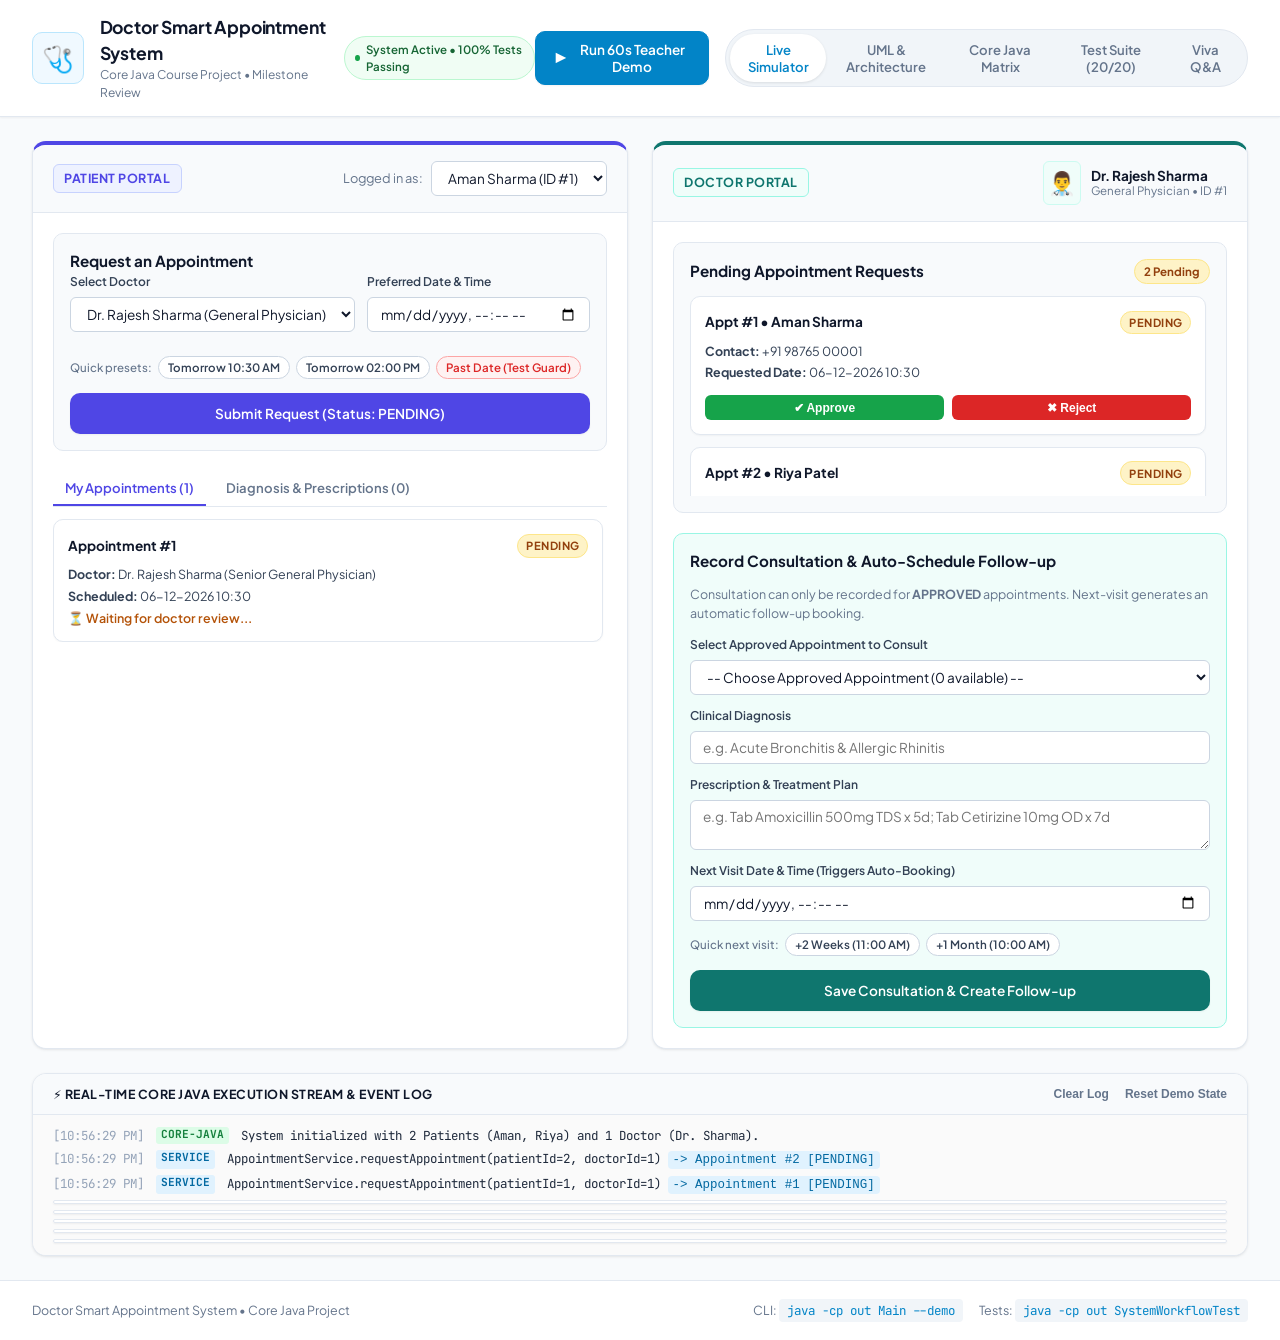
==== commit 5a10b941: "chore: finalize project with new features, docs, and tests" ====
--- a/web/index.html
+++ b/web/index.html
@@ -28,7 +28,7 @@
         <button class="nav-tab active" data-tab="simulator">Live Simulator</button>
         <button class="nav-tab" data-tab="architecture">UML & Architecture</button>
         <button class="nav-tab" data-tab="concepts">Core Java Matrix</button>
-        <button class="nav-tab" data-tab="tests">Test Suite (16/16)</button>
+        <button class="nav-tab" data-tab="tests">Test Suite (20/20)</button>
         <button class="nav-tab" data-tab="viva">Viva Q&A</button>
       </div>
     </div>
@@ -220,6 +220,25 @@
               <p>Both <code>Patient</code> and <code>Doctor</code> extend the abstract base class <code>Person</code>, which defines shared identity state and abstract methods <code>getRole()</code> and <code>getSummaryDetails()</code>. This demonstrates abstraction, inheritance, and dynamic runtime polymorphism.</p>
             </div>
           </div>
+          <div class="viva-item">
+            <div class="viva-question">
+              <span>Q9. How does the system prevent doctor double-booking and slot clashes?</span>
+              <span class="chevron">?</span>
+            </div>
+            <div class="viva-answer">
+              <p>In <code>AppointmentService.checkSlotAvailability()</code>, the system computes <code>Duration.between(existing.getDateTime(), requestedTime).abs().toMinutes()</code> across all active appointments for that practitioner. If another appointment exists within 30 minutes, it immediately aborts with an <code>InvalidStateException</code>, guaranteeing a collision-free clinical consultation buffer.</p>
+            </div>
+          </div>
+
+          <div class="viva-item">
+            <div class="viva-question">
+              <span>Q10. How are medical invoices and real-time alerts implemented?</span>
+              <span class="chevron">?</span>
+            </div>
+            <div class="viva-answer">
+              <p>Upon consultation completion, <code>ConsultationService</code> computes itemized healthcare charges including doctor consultation fee and 5% GST, generating an official <code>Invoice</code> stored in <code>records/invoices/</code>. Simultaneously, an event-driven <code>NotificationService</code> (Observer Pattern) dispatches state alerts to patient and doctor inboxes without coupling UI to services.</p>
+            </div>
+          </div>
         </div>
       </div>
     </section>
@@ -379,6 +398,25 @@
               <p>Both <code>Patient</code> and <code>Doctor</code> extend the abstract base class <code>Person</code>, which defines shared identity state and abstract methods <code>getRole()</code> and <code>getSummaryDetails()</code>. This demonstrates abstraction, inheritance, and dynamic runtime polymorphism.</p>
             </div>
           </div>
+          <div class="viva-item">
+            <div class="viva-question">
+              <span>Q9. How does the system prevent doctor double-booking and slot clashes?</span>
+              <span class="chevron">?</span>
+            </div>
+            <div class="viva-answer">
+              <p>In <code>AppointmentService.checkSlotAvailability()</code>, the system computes <code>Duration.between(existing.getDateTime(), requestedTime).abs().toMinutes()</code> across all active appointments for that practitioner. If another appointment exists within 30 minutes, it immediately aborts with an <code>InvalidStateException</code>, guaranteeing a collision-free clinical consultation buffer.</p>
+            </div>
+          </div>
+
+          <div class="viva-item">
+            <div class="viva-question">
+              <span>Q10. How are medical invoices and real-time alerts implemented?</span>
+              <span class="chevron">?</span>
+            </div>
+            <div class="viva-answer">
+              <p>Upon consultation completion, <code>ConsultationService</code> computes itemized healthcare charges including doctor consultation fee and 5% GST, generating an official <code>Invoice</code> stored in <code>records/invoices/</code>. Simultaneously, an event-driven <code>NotificationService</code> (Observer Pattern) dispatches state alerts to patient and doctor inboxes without coupling UI to services.</p>
+            </div>
+          </div>
         </div>
       </div>
     </section>
@@ -474,6 +512,25 @@
               <p>Both <code>Patient</code> and <code>Doctor</code> extend the abstract base class <code>Person</code>, which defines shared identity state and abstract methods <code>getRole()</code> and <code>getSummaryDetails()</code>. This demonstrates abstraction, inheritance, and dynamic runtime polymorphism.</p>
             </div>
           </div>
+          <div class="viva-item">
+            <div class="viva-question">
+              <span>Q9. How does the system prevent doctor double-booking and slot clashes?</span>
+              <span class="chevron">?</span>
+            </div>
+            <div class="viva-answer">
+              <p>In <code>AppointmentService.checkSlotAvailability()</code>, the system computes <code>Duration.between(existing.getDateTime(), requestedTime).abs().toMinutes()</code> across all active appointments for that practitioner. If another appointment exists within 30 minutes, it immediately aborts with an <code>InvalidStateException</code>, guaranteeing a collision-free clinical consultation buffer.</p>
+            </div>
+          </div>
+
+          <div class="viva-item">
+            <div class="viva-question">
+              <span>Q10. How are medical invoices and real-time alerts implemented?</span>
+              <span class="chevron">?</span>
+            </div>
+            <div class="viva-answer">
+              <p>Upon consultation completion, <code>ConsultationService</code> computes itemized healthcare charges including doctor consultation fee and 5% GST, generating an official <code>Invoice</code> stored in <code>records/invoices/</code>. Simultaneously, an event-driven <code>NotificationService</code> (Observer Pattern) dispatches state alerts to patient and doctor inboxes without coupling UI to services.</p>
+            </div>
+          </div>
         </div>
       </div>
     </section>
@@ -485,7 +542,7 @@
           <div class="header-with-action">
             <div>
               <h2>Zero-Dependency Automated Test Suite</h2>
-              <p>16 automated test cases verifying functional rules, boundaries, and security guards.</p>
+              <p>20 automated test cases verifying functional rules, boundaries, and security guards.</p>
             </div>
             <button id="btn-run-tests" class="btn btn-primary">⚡ Run All Tests in Browser</button>
           </div>
@@ -493,7 +550,7 @@
 
         <div class="test-results-summary">
           <div class="summary-stat">
-            <span class="stat-value" id="test-pass-count">16</span>
+            <span class="stat-value" id="test-pass-count">20</span>
             <span class="stat-label">Tests Passing</span>
           </div>
           <div class="summary-stat">
@@ -554,6 +611,25 @@
               <p>Both <code>Patient</code> and <code>Doctor</code> extend the abstract base class <code>Person</code>, which defines shared identity state and abstract methods <code>getRole()</code> and <code>getSummaryDetails()</code>. This demonstrates abstraction, inheritance, and dynamic runtime polymorphism.</p>
             </div>
           </div>
+          <div class="viva-item">
+            <div class="viva-question">
+              <span>Q9. How does the system prevent doctor double-booking and slot clashes?</span>
+              <span class="chevron">?</span>
+            </div>
+            <div class="viva-answer">
+              <p>In <code>AppointmentService.checkSlotAvailability()</code>, the system computes <code>Duration.between(existing.getDateTime(), requestedTime).abs().toMinutes()</code> across all active appointments for that practitioner. If another appointment exists within 30 minutes, it immediately aborts with an <code>InvalidStateException</code>, guaranteeing a collision-free clinical consultation buffer.</p>
+            </div>
+          </div>
+
+          <div class="viva-item">
+            <div class="viva-question">
+              <span>Q10. How are medical invoices and real-time alerts implemented?</span>
+              <span class="chevron">?</span>
+            </div>
+            <div class="viva-answer">
+              <p>Upon consultation completion, <code>ConsultationService</code> computes itemized healthcare charges including doctor consultation fee and 5% GST, generating an official <code>Invoice</code> stored in <code>records/invoices/</code>. Simultaneously, an event-driven <code>NotificationService</code> (Observer Pattern) dispatches state alerts to patient and doctor inboxes without coupling UI to services.</p>
+            </div>
+          </div>
         </div>
       </div>
     </section>
@@ -645,6 +721,25 @@
               <p>Both <code>Patient</code> and <code>Doctor</code> extend the abstract base class <code>Person</code>, which defines shared identity state and abstract methods <code>getRole()</code> and <code>getSummaryDetails()</code>. This demonstrates abstraction, inheritance, and dynamic runtime polymorphism.</p>
             </div>
           </div>
+          <div class="viva-item">
+            <div class="viva-question">
+              <span>Q9. How does the system prevent doctor double-booking and slot clashes?</span>
+              <span class="chevron">?</span>
+            </div>
+            <div class="viva-answer">
+              <p>In <code>AppointmentService.checkSlotAvailability()</code>, the system computes <code>Duration.between(existing.getDateTime(), requestedTime).abs().toMinutes()</code> across all active appointments for that practitioner. If another appointment exists within 30 minutes, it immediately aborts with an <code>InvalidStateException</code>, guaranteeing a collision-free clinical consultation buffer.</p>
+            </div>
+          </div>
+
+          <div class="viva-item">
+            <div class="viva-question">
+              <span>Q10. How are medical invoices and real-time alerts implemented?</span>
+              <span class="chevron">?</span>
+            </div>
+            <div class="viva-answer">
+              <p>Upon consultation completion, <code>ConsultationService</code> computes itemized healthcare charges including doctor consultation fee and 5% GST, generating an official <code>Invoice</code> stored in <code>records/invoices/</code>. Simultaneously, an event-driven <code>NotificationService</code> (Observer Pattern) dispatches state alerts to patient and doctor inboxes without coupling UI to services.</p>
+            </div>
+          </div>
         </div>
       </div>
     </section>
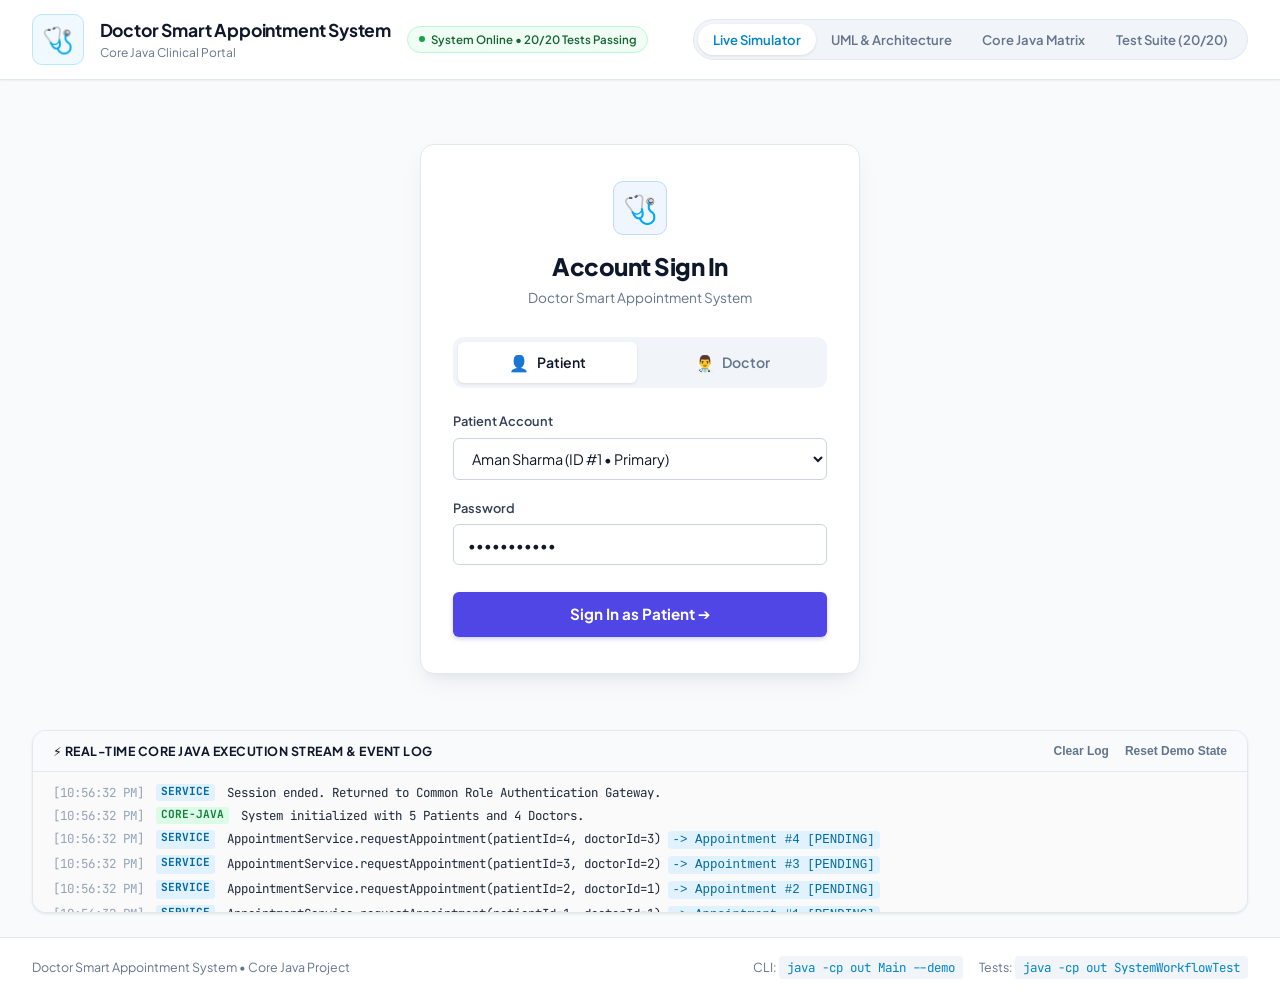
==== commit 32029e9a: "feat(ui): redesign minimal role login, separate portals, expand doctor/patient roster" ====
--- a/web/index.html
+++ b/web/index.html
@@ -7,7 +7,7 @@
   <link rel="preconnect" href="https://fonts.googleapis.com">
   <link rel="preconnect" href="https://fonts.gstatic.com" crossorigin>
   <link href="https://fonts.googleapis.com/css2?family=Plus+Jakarta+Sans:wght@400;500;600;700;800&family=JetBrains+Mono:wght@400;500;600;700&display=swap" rel="stylesheet">
-  <link rel="stylesheet" href="style.css">
+  <link rel="stylesheet" href="style.css?v=2.3">
 </head>
 <body>
   <!-- Header / Navigation Bar -->
@@ -16,54 +16,107 @@
       <div class="logo-icon">🩺</div>
       <div class="logo-meta">
         <div class="logo-title">Doctor Smart Appointment System</div>
-        <div class="logo-subtitle">Core Java Course Project • Milestone Review</div>
-      </div>
-      <span class="status-badge live-pulse">System Active • 100% Tests Passing</span>
+        <div class="logo-subtitle">Core Java Clinical Portal</div>
+      </div>
+      <span class="status-badge live-pulse">System Online • 20/20 Tests Passing</span>
     </div>
     <div class="nav-right">
-      <button id="btn-quick-tour" class="btn btn-primary glow-btn">
-        <span class="icon">▶</span> Run 60s Teacher Demo
-      </button>
       <div class="tab-pill-group">
         <button class="nav-tab active" data-tab="simulator">Live Simulator</button>
         <button class="nav-tab" data-tab="architecture">UML & Architecture</button>
         <button class="nav-tab" data-tab="concepts">Core Java Matrix</button>
         <button class="nav-tab" data-tab="tests">Test Suite (20/20)</button>
-        <button class="nav-tab" data-tab="viva">Viva Q&A</button>
       </div>
     </div>
   </header>
-
-  <!-- Presentation Stage Alert / Tour Banner -->
-  <div id="tour-banner" class="tour-banner hidden">
-    <div class="tour-indicator">
-      <span class="tour-step-badge" id="tour-step-num">Step 1 of 5</span>
-      <span class="tour-step-title" id="tour-step-title">Patient Aman submits appointment request</span>
-    </div>
-    <div class="tour-narration" id="tour-narration">
-      Invoking <code>AppointmentService.requestAppointment(patientId=1, doctorId=1, dateTime)</code>. Status is initialized to <code>PENDING</code>.
-    </div>
-    <div class="tour-controls">
-      <button id="btn-tour-next" class="btn btn-sm btn-accent">Next Step ➔</button>
-      <button id="btn-tour-stop" class="btn btn-sm btn-outline">Exit Walkthrough</button>
-    </div>
-  </div>
 
   <main class="main-content">
     <!-- TAB 1: LIVE SIMULATOR -->
     <section id="tab-simulator" class="tab-pane active">
-      <div class="simulator-layout">
-        
-        <!-- Left Panel: Patient Portal -->
-        <div class="portal-card patient-portal">
+
+      <!-- 1. Clean Role Sign-In Card -->
+      <div id="view-auth-gate" class="login-wrapper">
+        <div class="login-card">
+          <div class="login-header">
+            <div class="login-icon-box">🩺</div>
+            <h2 class="login-title">Account Sign In</h2>
+            <p class="login-subtitle">Doctor Smart Appointment System</p>
+          </div>
+
+          <!-- Doctor or Patient Role Toggle Buttons -->
+          <div class="login-role-toggle">
+            <button type="button" class="role-toggle-btn active" id="btn-role-patient">
+              <span class="role-icon">👤</span> Patient
+            </button>
+            <button type="button" class="role-toggle-btn" id="btn-role-doctor">
+              <span class="role-icon">👨‍⚕️</span> Doctor
+            </button>
+          </div>
+
+          <!-- Login Form -->
+          <form id="form-login" class="login-form">
+            <!-- Patient account selection -->
+            <div class="login-field" id="field-patient-user">
+              <label for="signin-patient-select">Patient Account</label>
+              <select id="signin-patient-select" class="form-input">
+                <option value="1">Aman Sharma (ID #1 • Primary)</option>
+                <option value="2">Riya Patel (ID #2 • General)</option>
+                <option value="3">Kabir Mehta (ID #3 • Executive)</option>
+                <option value="4">Sneha Reddy (ID #4 • Ortho Care)</option>
+                <option value="5">Vikram Malhotra (ID #5 • Pediatric)</option>
+              </select>
+            </div>
+
+            <!-- Doctor account selection (hidden by default) -->
+            <div class="login-field hidden" id="field-doctor-user">
+              <label for="signin-doctor-select">Doctor Account</label>
+              <select id="signin-doctor-select" class="form-input">
+                <option value="1">Dr. Rajesh Sharma (ID #1 • Senior General Physician)</option>
+                <option value="2">Dr. Pooja Verma (ID #2 • Specialist Cardiologist)</option>
+                <option value="3">Dr. Arjun Kapoor (ID #3 • Orthopedic Surgeon)</option>
+                <option value="4">Dr. Ananya Iyer (ID #4 • Consultant Neurologist)</option>
+              </select>
+            </div>
+
+            <div class="login-field">
+              <label for="login-password">Password</label>
+              <input type="password" id="login-password" class="form-input" placeholder="Enter password" value="password123" required autocomplete="current-password">
+            </div>
+
+            <button type="submit" id="btn-login-submit" class="btn btn-login-action btn-patient-action">
+              Sign In as Patient ➔
+            </button>
+          </form>
+        </div>
+      </div>
+
+      <!-- 2. Active Portals Container (Shown once signed in) -->
+      <div id="view-active-portals" class="portals-container hidden">
+
+        <!-- Dedicated Patient Portal -->
+        <div id="view-patient-portal" class="portal-card patient-portal single-portal hidden">
           <div class="portal-header">
-            <div class="portal-badge patient-badge">Patient Portal</div>
-            <div class="portal-user-select">
-              <label for="patient-select">Logged in as:</label>
-              <select id="patient-select">
-                <option value="1">Aman Sharma (ID #1)</option>
-                <option value="2">Riya Patel (ID #2)</option>
-              </select>
+            <div class="portal-header-left">
+              <div class="portal-badge patient-badge">Patient Portal</div>
+              <div class="portal-user-meta">
+                <span class="avatar-pill">👤</span>
+                <span id="patient-active-label" class="active-user-name">Aman Sharma (ID #1)</span>
+              </div>
+            </div>
+            <div class="portal-header-right">
+              <div class="portal-user-select">
+                <label for="patient-select">Switch Patient:</label>
+                <select id="patient-select">
+                  <option value="1">Aman Sharma (ID #1)</option>
+                  <option value="2">Riya Patel (ID #2)</option>
+                  <option value="3">Kabir Mehta (ID #3)</option>
+                  <option value="4">Sneha Reddy (ID #4)</option>
+                  <option value="5">Vikram Malhotra (ID #5)</option>
+                </select>
+              </div>
+              <button type="button" class="btn btn-sm btn-outline btn-signout" id="btn-signout-patient">
+                🚪 Sign Out / Switch Portal
+              </button>
             </div>
           </div>
 
@@ -76,7 +129,10 @@
                   <div class="form-group">
                     <label>Select Doctor</label>
                     <select id="input-doctor-id">
-                      <option value="1">Dr. Rajesh Sharma (General Physician)</option>
+                      <option value="1">Dr. Rajesh Sharma (General Physician - ₹600)</option>
+                      <option value="2">Dr. Pooja Verma (Specialist Cardiologist - ₹850)</option>
+                      <option value="3">Dr. Arjun Kapoor (Orthopedic Surgeon - ₹750)</option>
+                      <option value="4">Dr. Ananya Iyer (Consultant Neurologist - ₹900)</option>
                     </select>
                   </div>
                   <div class="form-group">
@@ -116,16 +172,29 @@
           </div>
         </div>
 
-        <!-- Right Panel: Doctor Portal -->
-        <div class="portal-card doctor-portal">
+        <!-- Dedicated Doctor Portal -->
+        <div id="view-doctor-portal" class="portal-card doctor-portal single-portal hidden">
           <div class="portal-header">
-            <div class="portal-badge doctor-badge">Doctor Portal</div>
-            <div class="portal-user-info">
-              <span class="doc-avatar">👨‍⚕️</span>
-              <div class="doc-meta">
-                <strong>Dr. Rajesh Sharma</strong>
-                <small>General Physician • ID #1</small>
-              </div>
+            <div class="portal-header-left">
+              <div class="portal-badge doctor-badge">Doctor Clinical Workspace</div>
+              <div class="portal-user-meta">
+                <span class="avatar-pill">👨‍⚕️</span>
+                <span id="doctor-active-label" class="active-user-name">Dr. Rajesh Sharma <small>(Senior General Physician • ID #1)</small></span>
+              </div>
+            </div>
+            <div class="portal-header-right">
+              <div class="portal-user-select">
+                <label for="doctor-select">Switch Doctor:</label>
+                <select id="doctor-select">
+                  <option value="1">Dr. Rajesh Sharma (ID #1)</option>
+                  <option value="2">Dr. Pooja Verma (ID #2)</option>
+                  <option value="3">Dr. Arjun Kapoor (ID #3)</option>
+                  <option value="4">Dr. Ananya Iyer (ID #4)</option>
+                </select>
+              </div>
+              <button type="button" class="btn btn-sm btn-outline btn-signout" id="btn-signout-doctor">
+                🚪 Sign Out / Switch Portal
+              </button>
             </div>
           </div>
 
@@ -191,54 +260,6 @@
         </div>
         <div id="telemetry-log" class="telemetry-content">
           <!-- Populated dynamically -->
-          <div class="viva-item">
-            <div class="viva-question">
-              <span>Q6. How is data persisted when the application shuts down?</span>
-              <span class="chevron">?</span>
-            </div>
-            <div class="viva-answer">
-              <p>We designed a zero-dependency <code>FilePersistenceService</code> with a <code>Runtime.getRuntime().addShutdownHook(...)</code> thread. When the JVM exits, it automatically exports a structured snapshot of all in-memory entities to <code>records/database_snapshot.txt</code> and writes clinical prescription slips to <code>records/prescriptions/</code> without external database dependencies.</p>
-            </div>
-          </div>
-
-          <div class="viva-item">
-            <div class="viva-question">
-              <span>Q7. How does the system handle multi-threaded concurrency and race conditions?</span>
-              <span class="chevron">?</span>
-            </div>
-            <div class="viva-answer">
-              <p><code>InMemoryRepository</code> implements thread-safe collections using <code>ConcurrentHashMap</code> for patient and doctor lookups, synchronized wrappers for appointment ordering, and <code>AtomicInteger</code> for thread-safe lock-free primary key generation, verified by test scenario TC-16 under concurrent executor threads.</p>
-            </div>
-          </div>
-
-          <div class="viva-item">
-            <div class="viva-question">
-              <span>Q8. Where is OOP Inheritance and Polymorphism applied in your domain model?</span>
-              <span class="chevron">?</span>
-            </div>
-            <div class="viva-answer">
-              <p>Both <code>Patient</code> and <code>Doctor</code> extend the abstract base class <code>Person</code>, which defines shared identity state and abstract methods <code>getRole()</code> and <code>getSummaryDetails()</code>. This demonstrates abstraction, inheritance, and dynamic runtime polymorphism.</p>
-            </div>
-          </div>
-          <div class="viva-item">
-            <div class="viva-question">
-              <span>Q9. How does the system prevent doctor double-booking and slot clashes?</span>
-              <span class="chevron">?</span>
-            </div>
-            <div class="viva-answer">
-              <p>In <code>AppointmentService.checkSlotAvailability()</code>, the system computes <code>Duration.between(existing.getDateTime(), requestedTime).abs().toMinutes()</code> across all active appointments for that practitioner. If another appointment exists within 30 minutes, it immediately aborts with an <code>InvalidStateException</code>, guaranteeing a collision-free clinical consultation buffer.</p>
-            </div>
-          </div>
-
-          <div class="viva-item">
-            <div class="viva-question">
-              <span>Q10. How are medical invoices and real-time alerts implemented?</span>
-              <span class="chevron">?</span>
-            </div>
-            <div class="viva-answer">
-              <p>Upon consultation completion, <code>ConsultationService</code> computes itemized healthcare charges including doctor consultation fee and 5% GST, generating an official <code>Invoice</code> stored in <code>records/invoices/</code>. Simultaneously, an event-driven <code>NotificationService</code> (Observer Pattern) dispatches state alerts to patient and doctor inboxes without coupling UI to services.</p>
-            </div>
-          </div>
         </div>
       </div>
     </section>
@@ -369,54 +390,6 @@
               <p>System automatically books new APPROVED appointment for next visit.</p>
             </div>
           </div>
-          <div class="viva-item">
-            <div class="viva-question">
-              <span>Q6. How is data persisted when the application shuts down?</span>
-              <span class="chevron">?</span>
-            </div>
-            <div class="viva-answer">
-              <p>We designed a zero-dependency <code>FilePersistenceService</code> with a <code>Runtime.getRuntime().addShutdownHook(...)</code> thread. When the JVM exits, it automatically exports a structured snapshot of all in-memory entities to <code>records/database_snapshot.txt</code> and writes clinical prescription slips to <code>records/prescriptions/</code> without external database dependencies.</p>
-            </div>
-          </div>
-
-          <div class="viva-item">
-            <div class="viva-question">
-              <span>Q7. How does the system handle multi-threaded concurrency and race conditions?</span>
-              <span class="chevron">?</span>
-            </div>
-            <div class="viva-answer">
-              <p><code>InMemoryRepository</code> implements thread-safe collections using <code>ConcurrentHashMap</code> for patient and doctor lookups, synchronized wrappers for appointment ordering, and <code>AtomicInteger</code> for thread-safe lock-free primary key generation, verified by test scenario TC-16 under concurrent executor threads.</p>
-            </div>
-          </div>
-
-          <div class="viva-item">
-            <div class="viva-question">
-              <span>Q8. Where is OOP Inheritance and Polymorphism applied in your domain model?</span>
-              <span class="chevron">?</span>
-            </div>
-            <div class="viva-answer">
-              <p>Both <code>Patient</code> and <code>Doctor</code> extend the abstract base class <code>Person</code>, which defines shared identity state and abstract methods <code>getRole()</code> and <code>getSummaryDetails()</code>. This demonstrates abstraction, inheritance, and dynamic runtime polymorphism.</p>
-            </div>
-          </div>
-          <div class="viva-item">
-            <div class="viva-question">
-              <span>Q9. How does the system prevent doctor double-booking and slot clashes?</span>
-              <span class="chevron">?</span>
-            </div>
-            <div class="viva-answer">
-              <p>In <code>AppointmentService.checkSlotAvailability()</code>, the system computes <code>Duration.between(existing.getDateTime(), requestedTime).abs().toMinutes()</code> across all active appointments for that practitioner. If another appointment exists within 30 minutes, it immediately aborts with an <code>InvalidStateException</code>, guaranteeing a collision-free clinical consultation buffer.</p>
-            </div>
-          </div>
-
-          <div class="viva-item">
-            <div class="viva-question">
-              <span>Q10. How are medical invoices and real-time alerts implemented?</span>
-              <span class="chevron">?</span>
-            </div>
-            <div class="viva-answer">
-              <p>Upon consultation completion, <code>ConsultationService</code> computes itemized healthcare charges including doctor consultation fee and 5% GST, generating an official <code>Invoice</code> stored in <code>records/invoices/</code>. Simultaneously, an event-driven <code>NotificationService</code> (Observer Pattern) dispatches state alerts to patient and doctor inboxes without coupling UI to services.</p>
-            </div>
-          </div>
         </div>
       </div>
     </section>
@@ -481,54 +454,6 @@
             <p>UI layer handles only I/O, Service layer handles business rules, and Repository layer handles data persistence.</p>
             <div class="code-snippet">
               <code>UI ➔ Service ➔ Repository ➔ Model</code>
-            </div>
-          </div>
-          <div class="viva-item">
-            <div class="viva-question">
-              <span>Q6. How is data persisted when the application shuts down?</span>
-              <span class="chevron">?</span>
-            </div>
-            <div class="viva-answer">
-              <p>We designed a zero-dependency <code>FilePersistenceService</code> with a <code>Runtime.getRuntime().addShutdownHook(...)</code> thread. When the JVM exits, it automatically exports a structured snapshot of all in-memory entities to <code>records/database_snapshot.txt</code> and writes clinical prescription slips to <code>records/prescriptions/</code> without external database dependencies.</p>
-            </div>
-          </div>
-
-          <div class="viva-item">
-            <div class="viva-question">
-              <span>Q7. How does the system handle multi-threaded concurrency and race conditions?</span>
-              <span class="chevron">?</span>
-            </div>
-            <div class="viva-answer">
-              <p><code>InMemoryRepository</code> implements thread-safe collections using <code>ConcurrentHashMap</code> for patient and doctor lookups, synchronized wrappers for appointment ordering, and <code>AtomicInteger</code> for thread-safe lock-free primary key generation, verified by test scenario TC-16 under concurrent executor threads.</p>
-            </div>
-          </div>
-
-          <div class="viva-item">
-            <div class="viva-question">
-              <span>Q8. Where is OOP Inheritance and Polymorphism applied in your domain model?</span>
-              <span class="chevron">?</span>
-            </div>
-            <div class="viva-answer">
-              <p>Both <code>Patient</code> and <code>Doctor</code> extend the abstract base class <code>Person</code>, which defines shared identity state and abstract methods <code>getRole()</code> and <code>getSummaryDetails()</code>. This demonstrates abstraction, inheritance, and dynamic runtime polymorphism.</p>
-            </div>
-          </div>
-          <div class="viva-item">
-            <div class="viva-question">
-              <span>Q9. How does the system prevent doctor double-booking and slot clashes?</span>
-              <span class="chevron">?</span>
-            </div>
-            <div class="viva-answer">
-              <p>In <code>AppointmentService.checkSlotAvailability()</code>, the system computes <code>Duration.between(existing.getDateTime(), requestedTime).abs().toMinutes()</code> across all active appointments for that practitioner. If another appointment exists within 30 minutes, it immediately aborts with an <code>InvalidStateException</code>, guaranteeing a collision-free clinical consultation buffer.</p>
-            </div>
-          </div>
-
-          <div class="viva-item">
-            <div class="viva-question">
-              <span>Q10. How are medical invoices and real-time alerts implemented?</span>
-              <span class="chevron">?</span>
-            </div>
-            <div class="viva-answer">
-              <p>Upon consultation completion, <code>ConsultationService</code> computes itemized healthcare charges including doctor consultation fee and 5% GST, generating an official <code>Invoice</code> stored in <code>records/invoices/</code>. Simultaneously, an event-driven <code>NotificationService</code> (Observer Pattern) dispatches state alerts to patient and doctor inboxes without coupling UI to services.</p>
             </div>
           </div>
         </div>
@@ -582,164 +507,6 @@
               <!-- Rendered via JS -->
             </tbody>
           </table>
-          <div class="viva-item">
-            <div class="viva-question">
-              <span>Q6. How is data persisted when the application shuts down?</span>
-              <span class="chevron">?</span>
-            </div>
-            <div class="viva-answer">
-              <p>We designed a zero-dependency <code>FilePersistenceService</code> with a <code>Runtime.getRuntime().addShutdownHook(...)</code> thread. When the JVM exits, it automatically exports a structured snapshot of all in-memory entities to <code>records/database_snapshot.txt</code> and writes clinical prescription slips to <code>records/prescriptions/</code> without external database dependencies.</p>
-            </div>
-          </div>
-
-          <div class="viva-item">
-            <div class="viva-question">
-              <span>Q7. How does the system handle multi-threaded concurrency and race conditions?</span>
-              <span class="chevron">?</span>
-            </div>
-            <div class="viva-answer">
-              <p><code>InMemoryRepository</code> implements thread-safe collections using <code>ConcurrentHashMap</code> for patient and doctor lookups, synchronized wrappers for appointment ordering, and <code>AtomicInteger</code> for thread-safe lock-free primary key generation, verified by test scenario TC-16 under concurrent executor threads.</p>
-            </div>
-          </div>
-
-          <div class="viva-item">
-            <div class="viva-question">
-              <span>Q8. Where is OOP Inheritance and Polymorphism applied in your domain model?</span>
-              <span class="chevron">?</span>
-            </div>
-            <div class="viva-answer">
-              <p>Both <code>Patient</code> and <code>Doctor</code> extend the abstract base class <code>Person</code>, which defines shared identity state and abstract methods <code>getRole()</code> and <code>getSummaryDetails()</code>. This demonstrates abstraction, inheritance, and dynamic runtime polymorphism.</p>
-            </div>
-          </div>
-          <div class="viva-item">
-            <div class="viva-question">
-              <span>Q9. How does the system prevent doctor double-booking and slot clashes?</span>
-              <span class="chevron">?</span>
-            </div>
-            <div class="viva-answer">
-              <p>In <code>AppointmentService.checkSlotAvailability()</code>, the system computes <code>Duration.between(existing.getDateTime(), requestedTime).abs().toMinutes()</code> across all active appointments for that practitioner. If another appointment exists within 30 minutes, it immediately aborts with an <code>InvalidStateException</code>, guaranteeing a collision-free clinical consultation buffer.</p>
-            </div>
-          </div>
-
-          <div class="viva-item">
-            <div class="viva-question">
-              <span>Q10. How are medical invoices and real-time alerts implemented?</span>
-              <span class="chevron">?</span>
-            </div>
-            <div class="viva-answer">
-              <p>Upon consultation completion, <code>ConsultationService</code> computes itemized healthcare charges including doctor consultation fee and 5% GST, generating an official <code>Invoice</code> stored in <code>records/invoices/</code>. Simultaneously, an event-driven <code>NotificationService</code> (Observer Pattern) dispatches state alerts to patient and doctor inboxes without coupling UI to services.</p>
-            </div>
-          </div>
-        </div>
-      </div>
-    </section>
-
-    <!-- TAB 5: VIVA PREP -->
-    <section id="tab-viva" class="tab-pane">
-      <div class="viva-container">
-        <div class="section-header">
-          <h2>Teacher Viva & Evaluation Oral Questions</h2>
-          <p>Quick reference answers for teacher evaluations and laboratory assessments.</p>
-        </div>
-
-        <div class="viva-accordion">
-          <div class="viva-item active">
-            <div class="viva-question">
-              <span>Q1. What is the core workflow and main problem solved by this project?</span>
-              <span class="chevron">▼</span>
-            </div>
-            <div class="viva-answer">
-              <p>The system connects appointment requesting, doctor approval, clinical consultation recording, and automatic follow-up booking into a single coherent lifecycle. It eliminates manual follow-up scheduling errors by automatically creating an APPROVED follow-up appointment when the doctor inputs the next-visit date.</p>
-            </div>
-          </div>
-
-          <div class="viva-item">
-            <div class="viva-question">
-              <span>Q2. Why is in-memory storage used instead of a relational database like MySQL?</span>
-              <span class="chevron">▼</span>
-            </div>
-            <div class="viva-answer">
-              <p>In accordance with Core Java course guidelines, using in-memory Java Collections (<code>HashMap</code>, <code>LinkedHashMap</code>, <code>ArrayList</code>) demonstrates mastery of data structures, references, and memory management without introducing external driver dependencies.</p>
-            </div>
-          </div>
-
-          <div class="viva-item">
-            <div class="viva-question">
-              <span>Q3. Why is the automatic follow-up appointment created with status APPROVED?</span>
-              <span class="chevron">▼</span>
-            </div>
-            <div class="viva-answer">
-              <p>Because the doctor themselves evaluated the patient in the consultation room and established the medical need for a follow-up on that specific date. Therefore, it does not require a second doctor approval step and is directly booked as <code>APPROVED</code>.</p>
-            </div>
-          </div>
-
-          <div class="viva-item">
-            <div class="viva-question">
-              <span>Q4. How do you prevent an appointment from being approved multiple times?</span>
-              <span class="chevron">▼</span>
-            </div>
-            <div class="viva-answer">
-              <p>In <code>Appointment.updateDecision()</code>, we check <code>if (status != AppointmentStatus.PENDING)</code>. If someone tries to approve an already approved or rejected appointment, it immediately raises an <code>InvalidStateException</code>.</p>
-            </div>
-          </div>
-
-          <div class="viva-item">
-            <div class="viva-question">
-              <span>Q5. How is separation of concerns achieved in this application?</span>
-              <span class="chevron">▼</span>
-            </div>
-            <div class="viva-answer">
-              <p>The code is divided into four distinct layers: <strong>UI</strong> handles input/output; <strong>Service</strong> validates and executes business rules; <strong>Repository</strong> manages data structures; and <strong>Model</strong> encapsulates properties. This allows swapping the console UI for a Web UI or GUI without changing any business logic.</p>
-            </div>
-          </div>
-          <div class="viva-item">
-            <div class="viva-question">
-              <span>Q6. How is data persisted when the application shuts down?</span>
-              <span class="chevron">?</span>
-            </div>
-            <div class="viva-answer">
-              <p>We designed a zero-dependency <code>FilePersistenceService</code> with a <code>Runtime.getRuntime().addShutdownHook(...)</code> thread. When the JVM exits, it automatically exports a structured snapshot of all in-memory entities to <code>records/database_snapshot.txt</code> and writes clinical prescription slips to <code>records/prescriptions/</code> without external database dependencies.</p>
-            </div>
-          </div>
-
-          <div class="viva-item">
-            <div class="viva-question">
-              <span>Q7. How does the system handle multi-threaded concurrency and race conditions?</span>
-              <span class="chevron">?</span>
-            </div>
-            <div class="viva-answer">
-              <p><code>InMemoryRepository</code> implements thread-safe collections using <code>ConcurrentHashMap</code> for patient and doctor lookups, synchronized wrappers for appointment ordering, and <code>AtomicInteger</code> for thread-safe lock-free primary key generation, verified by test scenario TC-16 under concurrent executor threads.</p>
-            </div>
-          </div>
-
-          <div class="viva-item">
-            <div class="viva-question">
-              <span>Q8. Where is OOP Inheritance and Polymorphism applied in your domain model?</span>
-              <span class="chevron">?</span>
-            </div>
-            <div class="viva-answer">
-              <p>Both <code>Patient</code> and <code>Doctor</code> extend the abstract base class <code>Person</code>, which defines shared identity state and abstract methods <code>getRole()</code> and <code>getSummaryDetails()</code>. This demonstrates abstraction, inheritance, and dynamic runtime polymorphism.</p>
-            </div>
-          </div>
-          <div class="viva-item">
-            <div class="viva-question">
-              <span>Q9. How does the system prevent doctor double-booking and slot clashes?</span>
-              <span class="chevron">?</span>
-            </div>
-            <div class="viva-answer">
-              <p>In <code>AppointmentService.checkSlotAvailability()</code>, the system computes <code>Duration.between(existing.getDateTime(), requestedTime).abs().toMinutes()</code> across all active appointments for that practitioner. If another appointment exists within 30 minutes, it immediately aborts with an <code>InvalidStateException</code>, guaranteeing a collision-free clinical consultation buffer.</p>
-            </div>
-          </div>
-
-          <div class="viva-item">
-            <div class="viva-question">
-              <span>Q10. How are medical invoices and real-time alerts implemented?</span>
-              <span class="chevron">?</span>
-            </div>
-            <div class="viva-answer">
-              <p>Upon consultation completion, <code>ConsultationService</code> computes itemized healthcare charges including doctor consultation fee and 5% GST, generating an official <code>Invoice</code> stored in <code>records/invoices/</code>. Simultaneously, an event-driven <code>NotificationService</code> (Observer Pattern) dispatches state alerts to patient and doctor inboxes without coupling UI to services.</p>
-            </div>
-          </div>
         </div>
       </div>
     </section>
@@ -756,6 +523,6 @@
     </div>
   </footer>
 
-  <script src="app.js"></script>
+  <script src="app.js?v=2.3"></script>
 </body>
 </html>
--- a/web/style.css
+++ b/web/style.css
@@ -73,6 +73,11 @@
   box-sizing: border-box;
   margin: 0;
   padding: 0;
+}
+
+/* Global Utility: Guaranteed Hide */
+.hidden {
+  display: none !important;
 }
 
 body {
@@ -366,8 +371,238 @@
 }
 
 /* ==========================================================================
-   TAB 1: Simulator Layout (Dual Portal Cards)
+   TAB 1: Modern Role-Based Login Card & Portals
    ========================================================================== */
+.login-wrapper {
+  display: flex;
+  justify-content: center;
+  align-items: center;
+  padding: 2.5rem 1rem 3.5rem;
+  width: 100%;
+}
+
+.login-card {
+  background: #ffffff;
+  border: 1px solid var(--border-light);
+  border-radius: var(--radius-lg);
+  box-shadow: 0 10px 25px -5px rgba(15, 23, 42, 0.08), 0 8px 10px -6px rgba(15, 23, 42, 0.04);
+  padding: 2.25rem 2rem;
+  width: 100%;
+  max-width: 440px;
+  transition: all var(--transition-normal);
+}
+
+.login-header {
+  text-align: center;
+  margin-bottom: 1.75rem;
+}
+
+.login-icon-box {
+  width: 54px;
+  height: 54px;
+  background: #eff6ff;
+  border: 1px solid #bfdbfe;
+  border-radius: var(--radius-md);
+  display: inline-flex;
+  align-items: center;
+  justify-content: center;
+  font-size: 1.75rem;
+  margin-bottom: 0.85rem;
+}
+
+.login-title {
+  font-size: 1.5rem;
+  font-weight: 800;
+  color: #0f172a;
+  letter-spacing: -0.02em;
+  margin-bottom: 0.25rem;
+}
+
+.login-subtitle {
+  font-size: 0.85rem;
+  color: var(--text-muted);
+}
+
+/* Two-Role Switcher Toggle */
+.login-role-toggle {
+  display: flex;
+  background: #f1f5f9;
+  border-radius: var(--radius-md);
+  padding: 0.3rem;
+  gap: 0.35rem;
+  margin-bottom: 1.5rem;
+}
+
+.role-toggle-btn {
+  flex: 1;
+  display: inline-flex;
+  align-items: center;
+  justify-content: center;
+  gap: 0.45rem;
+  padding: 0.65rem 0.75rem;
+  font-family: var(--font-sans);
+  font-size: 0.88rem;
+  font-weight: 600;
+  color: var(--text-muted);
+  background: transparent;
+  border: none;
+  border-radius: var(--radius-sm);
+  cursor: pointer;
+  transition: all var(--transition-fast);
+}
+
+.role-toggle-btn:hover {
+  color: var(--text-main);
+}
+
+.role-toggle-btn.active {
+  background: #ffffff;
+  color: #0f172a;
+  box-shadow: 0 1px 3px rgba(0, 0, 0, 0.1);
+}
+
+.role-toggle-btn.active.patient-active {
+  color: var(--patient-accent);
+}
+
+.role-toggle-btn.active.doctor-active {
+  color: var(--doctor-accent);
+}
+
+.role-icon {
+  font-size: 1rem;
+}
+
+/* Login Form Fields */
+.login-form {
+  display: flex;
+  flex-direction: column;
+  gap: 1.15rem;
+}
+
+.login-field {
+  display: flex;
+  flex-direction: column;
+  gap: 0.4rem;
+}
+
+.login-field label {
+  font-size: 0.8rem;
+  font-weight: 600;
+  color: var(--text-secondary);
+}
+
+.form-input {
+  width: 100%;
+  padding: 0.65rem 0.85rem;
+  font-size: 0.9rem;
+  font-family: var(--font-sans);
+  color: #0f172a;
+  background: #ffffff;
+  border: 1px solid #cbd5e1;
+  border-radius: var(--radius-sm);
+  outline: none;
+  transition: all var(--transition-fast);
+}
+
+.form-input:focus {
+  border-color: #0284c7;
+  box-shadow: 0 0 0 3px rgba(2, 132, 199, 0.15);
+}
+
+.btn-login-action {
+  width: 100%;
+  padding: 0.8rem 1rem;
+  font-size: 0.95rem;
+  font-weight: 700;
+  border-radius: var(--radius-sm);
+  margin-top: 0.5rem;
+  cursor: pointer;
+  border: none;
+  color: #ffffff;
+  transition: all var(--transition-normal);
+  display: flex;
+  align-items: center;
+  justify-content: center;
+  gap: 0.5rem;
+}
+
+.btn-patient-action {
+  background: #4f46e5;
+  box-shadow: 0 2px 4px rgba(79, 70, 229, 0.25);
+}
+
+.btn-patient-action:hover {
+  background: #4338ca;
+}
+
+.btn-doctor-action {
+  background: #0f766e;
+  box-shadow: 0 2px 4px rgba(15, 118, 110, 0.25);
+}
+
+.btn-doctor-action:hover {
+  background: #115e59;
+}
+
+/* Portals Container & Single View */
+.portals-container {
+  max-width: 960px;
+  margin: 0 auto 1.5rem;
+  width: 100%;
+}
+
+.single-portal {
+  max-width: 100%;
+  animation: fadeIn 0.25s ease-in-out;
+}
+
+@keyframes fadeIn {
+  from { opacity: 0; transform: translateY(6px); }
+  to { opacity: 1; transform: translateY(0); }
+}
+
+.portal-header-left, .portal-header-right {
+  display: flex;
+  align-items: center;
+  gap: 0.85rem;
+}
+
+.portal-user-meta {
+  display: flex;
+  align-items: center;
+  gap: 0.5rem;
+  font-size: 0.88rem;
+  font-weight: 600;
+  color: #1e293b;
+}
+
+.active-user-name small {
+  font-weight: 400;
+  color: var(--text-muted);
+}
+
+.avatar-pill {
+  font-size: 1.15rem;
+}
+
+.btn-signout {
+  background: #ffffff;
+  border: 1px solid var(--border-light);
+  color: #475569;
+  font-size: 0.8rem;
+  padding: 0.35rem 0.75rem;
+  border-radius: var(--radius-md);
+  cursor: pointer;
+  transition: all var(--transition-fast);
+}
+
+.btn-signout:hover {
+  background: #fee2e2;
+  color: #991b1b;
+  border-color: #fecaca;
+}
+
 .simulator-layout {
   display: grid;
   grid-template-columns: 1fr 1fr;
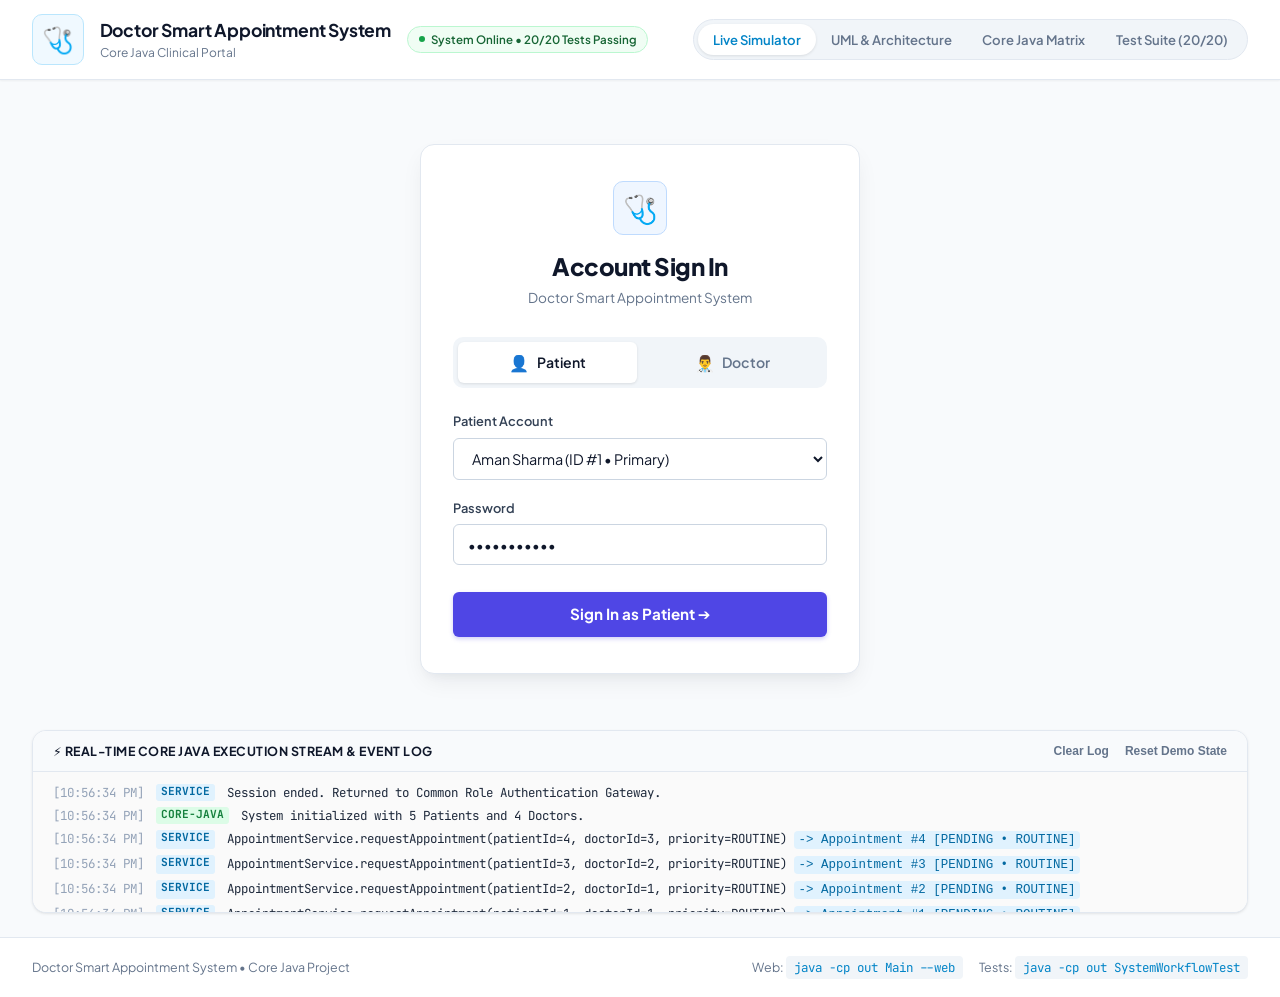
==== commit 70b6e5c4: "feat(triage): add triage priority to web & server; remove DemoRunner" ====
--- a/web/index.html
+++ b/web/index.html
@@ -139,6 +139,14 @@
                     <label>Preferred Date & Time</label>
                     <input type="datetime-local" id="input-appt-datetime" required>
                   </div>
+                  <div class="form-group">
+                    <label>Triage Priority</label>
+                    <select id="input-triage-priority">
+                      <option value="ROUTINE">Routine Consultation (Rank 3)</option>
+                      <option value="URGENT">Urgent Review (Rank 2)</option>
+                      <option value="EMERGENCY">Emergency / Critical Care (Rank 1)</option>
+                    </select>
+                  </div>
                 </div>
                 <div class="quick-chips">
                   <span class="chip-label">Quick presets:</span>
@@ -517,7 +525,7 @@
     <div class="footer-content">
       <span>Doctor Smart Appointment System • Core Java Project</span>
       <div class="footer-links">
-        <span class="pill-info">CLI: <code>java -cp out Main --demo</code></span>
+        <span class="pill-info">Web: <code>java -cp out Main --web</code></span>
         <span class="pill-info">Tests: <code>java -cp out SystemWorkflowTest</code></span>
       </div>
     </div>
--- a/web/style.css
+++ b/web/style.css
@@ -952,6 +952,24 @@
   border: 1px solid var(--status-followup-border);
 }
 
+.status-chip.priority-chip.emergency {
+  background: #fee2e2;
+  color: #b91c1c;
+  border: 1px solid #fca5a5;
+}
+
+.status-chip.priority-chip.urgent {
+  background: #fef3c7;
+  color: #b45309;
+  border: 1px solid #fcd34d;
+}
+
+.status-chip.priority-chip.routine {
+  background: #f1f5f9;
+  color: #475569;
+  border: 1px solid #cbd5e1;
+}
+
 .card-details {
   display: flex;
   flex-direction: column;
@@ -1410,70 +1428,6 @@
   display: inline-flex;
   align-items: center;
   gap: 0.3rem;
-}
-
-/* ==========================================================================
-   TAB 5: Viva Prep
-   ========================================================================== */
-.viva-accordion {
-  display: flex;
-  flex-direction: column;
-  gap: 0.85rem;
-  margin-top: 1rem;
-}
-
-.viva-item {
-  background: #ffffff;
-  border: 1px solid var(--border-light);
-  border-radius: var(--radius-md);
-  overflow: hidden;
-  box-shadow: var(--shadow-sm);
-  transition: border-color var(--transition-fast);
-}
-
-.viva-item:hover {
-  border-color: #cbd5e1;
-}
-
-.viva-question {
-  padding: 1rem 1.25rem;
-  font-weight: 700;
-  font-size: 0.92rem;
-  cursor: pointer;
-  display: flex;
-  justify-content: space-between;
-  align-items: center;
-  color: #0f172a;
-}
-
-.viva-question .chevron {
-  font-size: 0.7rem;
-  color: var(--text-muted);
-}
-
-.viva-item.active .chevron {
-  transform: rotate(180deg);
-  color: #0284c7;
-}
-
-.viva-answer {
-  padding: 0 1.25rem 1.15rem;
-  font-size: 0.85rem;
-  color: #334155;
-  line-height: 1.55;
-  display: none;
-}
-
-.viva-item.active .viva-answer {
-  display: block;
-}
-
-.viva-answer code {
-  background: #f1f5f9;
-  padding: 0.15rem 0.4rem;
-  border-radius: 4px;
-  color: #0284c7;
-  font-family: var(--font-mono);
 }
 
 /* ==========================================================================
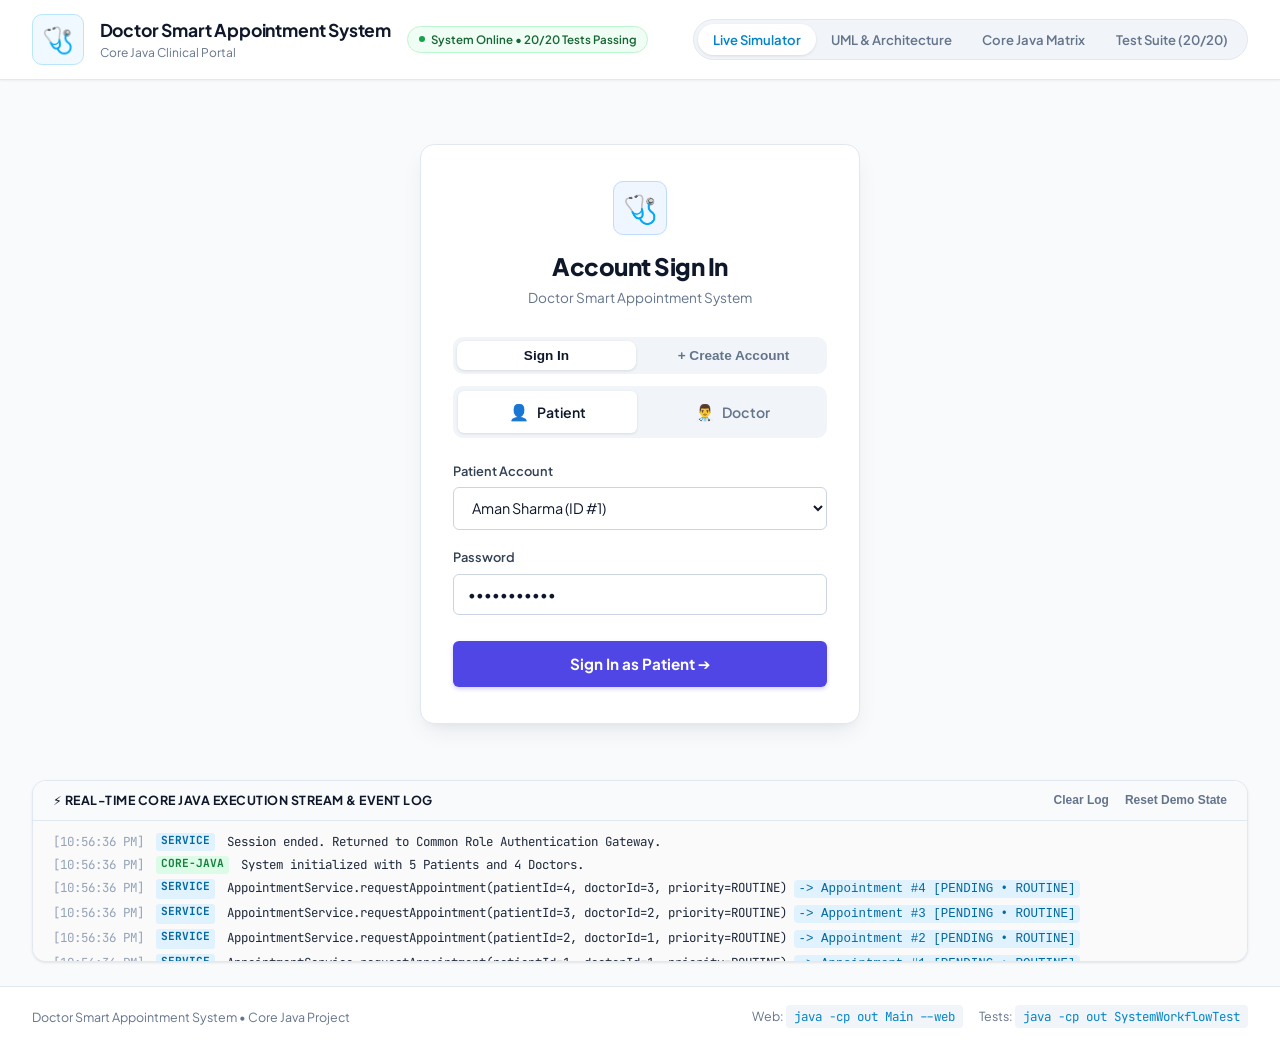
==== commit 6af15681: "Added new feature: new user and added exception of clashing date/time" ====
--- a/web/index.html
+++ b/web/index.html
@@ -7,7 +7,7 @@
   <link rel="preconnect" href="https://fonts.googleapis.com">
   <link rel="preconnect" href="https://fonts.gstatic.com" crossorigin>
   <link href="https://fonts.googleapis.com/css2?family=Plus+Jakarta+Sans:wght@400;500;600;700;800&family=JetBrains+Mono:wght@400;500;600;700&display=swap" rel="stylesheet">
-  <link rel="stylesheet" href="style.css?v=2.3">
+  <link rel="stylesheet" href="style.css?v=2.5">
 </head>
 <body>
   <!-- Header / Navigation Bar -->
@@ -39,8 +39,14 @@
         <div class="login-card">
           <div class="login-header">
             <div class="login-icon-box">🩺</div>
-            <h2 class="login-title">Account Sign In</h2>
+            <h2 class="login-title" id="auth-card-title">Account Sign In</h2>
             <p class="login-subtitle">Doctor Smart Appointment System</p>
+          </div>
+
+          <!-- Sign In vs Create Account Mode Toggle -->
+          <div class="auth-mode-toggle">
+            <button type="button" class="auth-mode-btn active" id="btn-auth-signin">Sign In</button>
+            <button type="button" class="auth-mode-btn" id="btn-auth-signup">+ Create Account</button>
           </div>
 
           <!-- Doctor or Patient Role Toggle Buttons -->
@@ -85,6 +91,44 @@
 
             <button type="submit" id="btn-login-submit" class="btn btn-login-action btn-patient-action">
               Sign In as Patient ➔
+            </button>
+          </form>
+
+          <!-- Sign Up Form (Create New Patient or Doctor) -->
+          <form id="form-signup" class="login-form hidden">
+            <div id="signup-patient-fields">
+              <div class="login-field">
+                <label for="signup-patient-name">Full Name</label>
+                <input type="text" id="signup-patient-name" class="form-input" placeholder="e.g. Rohan Verma">
+              </div>
+              <div class="login-field" style="margin-top:0.75rem;">
+                <label for="signup-patient-contact">Contact Number</label>
+                <input type="text" id="signup-patient-contact" class="form-input" placeholder="e.g. +91 98765 12345">
+              </div>
+            </div>
+
+            <div id="signup-doctor-fields" class="hidden">
+              <div class="login-field">
+                <label for="signup-doctor-name">Doctor Name</label>
+                <input type="text" id="signup-doctor-name" class="form-input" placeholder="e.g. Dr. Neha Kulkarni">
+              </div>
+              <div class="login-field" style="margin-top:0.75rem;">
+                <label for="signup-doctor-specialty">Specialty</label>
+                <input type="text" id="signup-doctor-specialty" class="form-input" placeholder="e.g. Dermatologist">
+              </div>
+              <div class="login-field" style="margin-top:0.75rem;">
+                <label for="signup-doctor-fee">Consultation Fee (₹)</label>
+                <input type="number" id="signup-doctor-fee" class="form-input" min="0" step="50" value="600">
+              </div>
+            </div>
+
+            <div class="login-field">
+              <label for="signup-password">Password</label>
+              <input type="password" id="signup-password" class="form-input" placeholder="Create password" value="password123" required autocomplete="new-password">
+            </div>
+
+            <button type="submit" id="btn-signup-submit" class="btn btn-login-action btn-patient-action">
+              Create Patient Account &amp; Sign In ➔
             </button>
           </form>
         </div>
@@ -531,6 +575,6 @@
     </div>
   </footer>
 
-  <script src="app.js?v=2.3"></script>
+  <script src="app.js?v=2.6"></script>
 </body>
 </html>
--- a/web/style.css
+++ b/web/style.css
@@ -968,6 +968,34 @@
   background: #f1f5f9;
   color: #475569;
   border: 1px solid #cbd5e1;
+}
+
+.auth-mode-toggle {
+  display: grid;
+  grid-template-columns: 1fr 1fr;
+  gap: 0.5rem;
+  margin-bottom: 0.75rem;
+  padding: 0.25rem;
+  background: #f1f5f9;
+  border-radius: 10px;
+}
+
+.auth-mode-btn {
+  border: none;
+  background: transparent;
+  padding: 0.45rem 0.75rem;
+  border-radius: 8px;
+  font-size: 0.85rem;
+  font-weight: 600;
+  color: #64748b;
+  cursor: pointer;
+  transition: all 0.15s ease;
+}
+
+.auth-mode-btn.active {
+  background: #ffffff;
+  color: #0f172a;
+  box-shadow: 0 1px 3px rgba(15, 23, 42, 0.12);
 }
 
 .card-details {
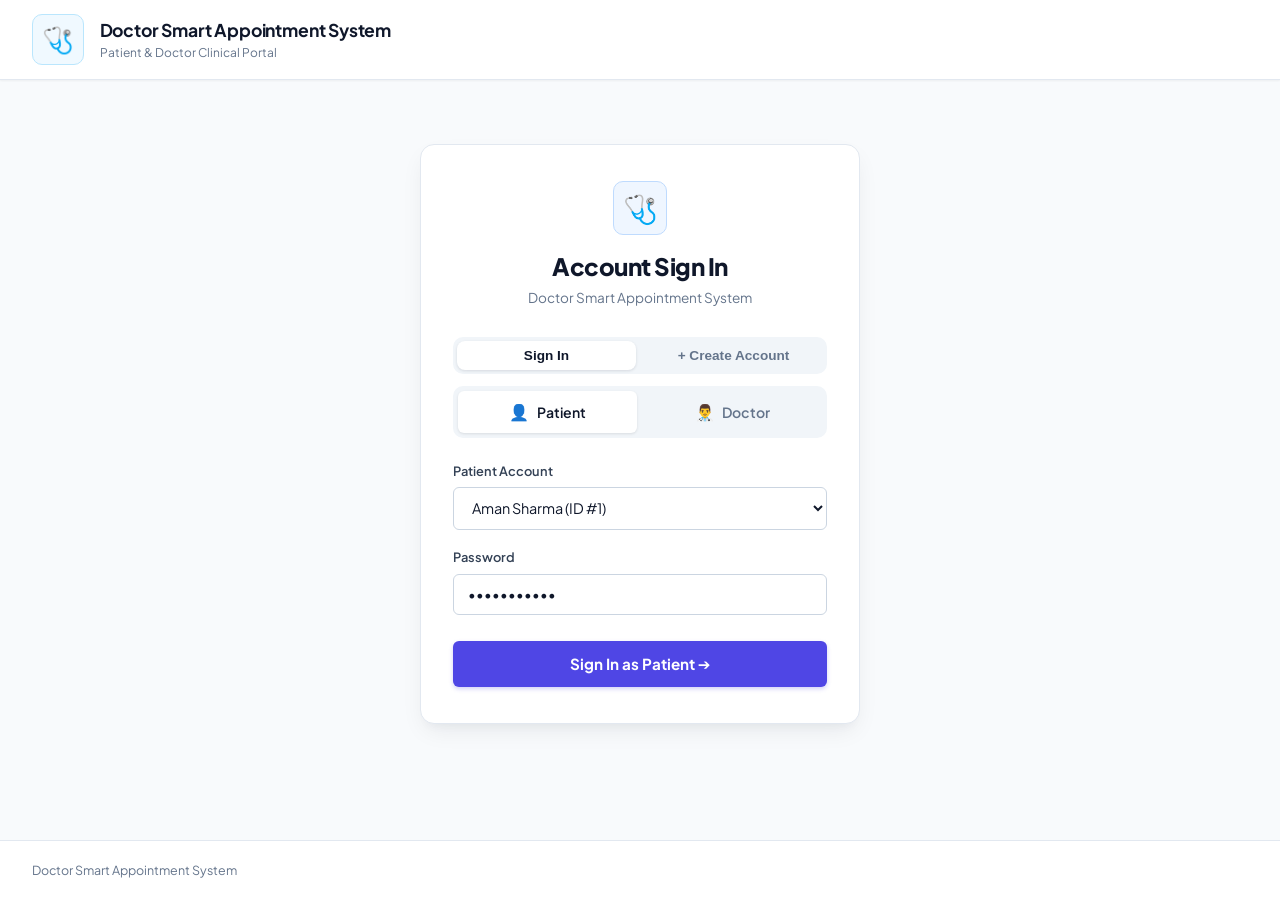
==== commit 695f2842: "chore(web): keep only clinical portal interface" ====
--- a/web/index.html
+++ b/web/index.html
@@ -3,7 +3,7 @@
 <head>
   <meta charset="UTF-8">
   <meta name="viewport" content="width=device-width, initial-scale=1.0">
-  <title>Doctor Smart Appointment System — Progress Showcase & Simulator</title>
+  <title>Doctor Smart Appointment System — Clinical Portal</title>
   <link rel="preconnect" href="https://fonts.googleapis.com">
   <link rel="preconnect" href="https://fonts.gstatic.com" crossorigin>
   <link href="https://fonts.googleapis.com/css2?family=Plus+Jakarta+Sans:wght@400;500;600;700;800&family=JetBrains+Mono:wght@400;500;600;700&display=swap" rel="stylesheet">
@@ -16,16 +16,7 @@
       <div class="logo-icon">🩺</div>
       <div class="logo-meta">
         <div class="logo-title">Doctor Smart Appointment System</div>
-        <div class="logo-subtitle">Core Java Clinical Portal</div>
-      </div>
-      <span class="status-badge live-pulse">System Online • 20/20 Tests Passing</span>
-    </div>
-    <div class="nav-right">
-      <div class="tab-pill-group">
-        <button class="nav-tab active" data-tab="simulator">Live Simulator</button>
-        <button class="nav-tab" data-tab="architecture">UML & Architecture</button>
-        <button class="nav-tab" data-tab="concepts">Core Java Matrix</button>
-        <button class="nav-tab" data-tab="tests">Test Suite (20/20)</button>
+        <div class="logo-subtitle">Patient &amp; Doctor Clinical Portal</div>
       </div>
     </div>
   </header>
@@ -300,281 +291,15 @@
         </div>
 
       </div>
-
-      <!-- Live Terminal / Telemetry Event Stream -->
-      <div class="telemetry-bar">
-        <div class="telemetry-header">
-          <span class="telemetry-title">⚡ Real-Time Core Java Execution Stream & Event Log</span>
-          <div class="telemetry-actions">
-            <button id="btn-clear-telemetry" class="btn-text">Clear Log</button>
-            <button id="btn-reset-data" class="btn-text btn-danger-text">Reset Demo State</button>
-          </div>
-        </div>
-        <div id="telemetry-log" class="telemetry-content">
-          <!-- Populated dynamically -->
-        </div>
-      </div>
     </section>
-
-    <!-- TAB 2: ARCHITECTURE & UML -->
-    <section id="tab-architecture" class="tab-pane">
-      <div class="arch-container">
-        <div class="section-header">
-          <h2>Layered System Architecture & Class Hierarchy</h2>
-          <p>Designed strictly using Object-Oriented principles, separation of concerns, and clean encapsulation.</p>
-        </div>
-
-        <div class="arch-grid">
-          <!-- Layer 1: UI Layer -->
-          <div class="arch-card">
-            <div class="arch-card-header layer-ui">
-              <span class="layer-tag">Presentation Layer</span>
-              <h3>Console & UI Classes</h3>
-            </div>
-            <div class="arch-card-body">
-              <div class="class-item">
-                <span class="class-name">PatientMenu.java</span>
-                <span class="class-desc">Terminal UI for appointment request, status inquiry, and viewing medical records.</span>
-              </div>
-              <div class="class-item">
-                <span class="class-name">DoctorMenu.java</span>
-                <span class="class-desc">Terminal UI for review queue, decision making, and recording consultations.</span>
-              </div>
-              <div class="class-item">
-                <span class="class-name">InputHelper.java</span>
-                <span class="class-desc">Validated console parsing for integers, strings, and <code>dd-MM-yyyy HH:mm</code> dates.</span>
-              </div>
-            </div>
-          </div>
-
-          <!-- Layer 2: Service Layer -->
-          <div class="arch-card">
-            <div class="arch-card-header layer-service">
-              <span class="layer-tag">Business Logic Layer</span>
-              <h3>Service Controllers</h3>
-            </div>
-            <div class="arch-card-body">
-              <div class="class-item">
-                <span class="class-name">AppointmentService.java</span>
-                <span class="class-desc">Enforces past-date validation, creates initial PENDING requests, handles approval decisions.</span>
-              </div>
-              <div class="class-item">
-                <span class="class-name">ConsultationService.java</span>
-                <span class="class-desc">Verifies APPROVED status, records diagnosis/Rx, and orchestrates automatic follow-up booking.</span>
-              </div>
-            </div>
-          </div>
-
-          <!-- Layer 3: Model Layer -->
-          <div class="arch-card">
-            <div class="arch-card-header layer-model">
-              <span class="layer-tag">Domain Entities</span>
-              <h3>Core Models & Enums</h3>
-            </div>
-            <div class="arch-card-body">
-              <div class="class-item">
-                <span class="class-name">Appointment.java</span>
-                <span class="class-desc">Stateful entity containing Patient, Doctor, LocalDateTime, AppointmentStatus, followUp flag.</span>
-              </div>
-              <div class="class-item">
-                <span class="class-name">Consultation.java</span>
-                <span class="class-desc">Clinical record linking appointment, diagnosis text, prescription notes, next visit date.</span>
-              </div>
-              <div class="class-item">
-                <span class="class-name">AppointmentStatus.java</span>
-                <span class="class-desc">Enum: <code>PENDING</code>, <code>APPROVED</code>, <code>REJECTED</code>.</span>
-              </div>
-              <div class="class-item">
-                <span class="class-name">Patient.java & Doctor.java</span>
-                <span class="class-desc">Encapsulated entities for system actors with unique identifiers and contact/specialty details.</span>
-              </div>
-            </div>
-          </div>
-
-          <!-- Layer 4: Storage & Exceptions -->
-          <div class="arch-card">
-            <div class="arch-card-header layer-repo">
-              <span class="layer-tag">Data & Safety</span>
-              <h3>Repository & Exceptions</h3>
-            </div>
-            <div class="arch-card-body">
-              <div class="class-item">
-                <span class="class-name">InMemoryRepository.java</span>
-                <span class="class-desc">Thread-safe collections storage using <code>HashMap</code>, <code>LinkedHashMap</code>, and <code>ArrayList</code>.</span>
-              </div>
-              <div class="class-item">
-                <span class="class-name">InvalidInputException.java</span>
-                <span class="class-desc">Custom unchecked exception for past dates, empty strings, and malformed inputs.</span>
-              </div>
-              <div class="class-item">
-                <span class="class-name">InvalidStateException.java</span>
-                <span class="class-desc">Custom exception preventing illegal transitions (e.g. deciding approved appointments).</span>
-              </div>
-            </div>
-          </div>
-        </div>
-
-        <!-- Workflow Lifecycle Diagram -->
-        <div class="diagram-section">
-          <h3>Appointment State Machine & Automatic Follow-Up Flow</h3>
-          <div class="flow-steps">
-            <div class="flow-step">
-              <div class="step-num">1</div>
-              <div class="step-badge status-pending">PENDING</div>
-              <p>Patient requests appointment with future date.</p>
-            </div>
-            <div class="flow-arrow">➔</div>
-            <div class="flow-step">
-              <div class="step-num">2</div>
-              <div class="step-badge status-approved">APPROVED</div>
-              <p>Doctor accepts request (or sets to REJECTED).</p>
-            </div>
-            <div class="flow-arrow">➔</div>
-            <div class="flow-step">
-              <div class="step-num">3</div>
-              <div class="step-badge status-consult">CONSULTATION</div>
-              <p>Doctor inputs clinical diagnosis and prescription.</p>
-            </div>
-            <div class="flow-arrow">➔</div>
-            <div class="flow-step highlight-step">
-              <div class="step-num">4</div>
-              <div class="step-badge status-approved">AUTO FOLLOW-UP</div>
-              <p>System automatically books new APPROVED appointment for next visit.</p>
-            </div>
-          </div>
-        </div>
-      </div>
-    </section>
-
-    <!-- TAB 3: CORE JAVA MATRIX -->
-    <section id="tab-concepts" class="tab-pane">
-      <div class="concepts-container">
-        <div class="section-header">
-          <h2>Core Java Concepts & Academic Implementation</h2>
-          <p>How each fundamental syllabus topic is mapped directly to source code in the repository.</p>
-        </div>
-
-        <div class="concepts-grid">
-          <div class="concept-card">
-            <div class="concept-icon">🛡️</div>
-            <h3>Encapsulation & Immutability</h3>
-            <p>Private fields with public getters, defensive copying in repository collections, and immutable business identifiers (<code>final int appointmentId</code>).</p>
-            <div class="code-snippet">
-              <code>private final int appointmentId;<br>private AppointmentStatus status;<br>public void updateDecision(...) { ... }</code>
-            </div>
-          </div>
-
-          <div class="concept-card">
-            <div class="concept-icon">📦</div>
-            <h3>Java Collections Framework</h3>
-            <p>Carefully chosen data structures: <code>HashMap</code> for $O(1)$ patient lookups, <code>LinkedHashMap</code> for chronological order, and <code>ArrayList</code> for query streams.</p>
-            <div class="code-snippet">
-              <code>Map&lt;Integer, Appointment&gt; appointments = new LinkedHashMap&lt;&gt;();</code>
-            </div>
-          </div>
-
-          <div class="concept-card">
-            <div class="concept-icon">⏱️</div>
-            <h3>Modern Date & Time API</h3>
-            <p>Utilizing <code>java.time.LocalDateTime</code> and <code>DateTimeFormatter</code> instead of legacy Date/Calendar for reliable temporal comparisons.</p>
-            <div class="code-snippet">
-              <code>if (dateTime.isBefore(LocalDateTime.now()))<br>&nbsp;&nbsp;throw new InvalidInputException(...);</code>
-            </div>
-          </div>
-
-          <div class="concept-card">
-            <div class="concept-icon">🏷️</div>
-            <h3>Type-Safe Enums</h3>
-            <p>Replaces unsafe magic strings with <code>enum AppointmentStatus { PENDING, APPROVED, REJECTED }</code> to prevent invalid state configurations.</p>
-            <div class="code-snippet">
-              <code>public enum AppointmentStatus {<br>&nbsp;&nbsp;PENDING, APPROVED, REJECTED<br>}</code>
-            </div>
-          </div>
-
-          <div class="concept-card">
-            <div class="concept-icon">⚠️</div>
-            <h3>Custom Exception Hierarchy</h3>
-            <p>Domain-specific unchecked exceptions extending <code>RuntimeException</code> for granular error handling without cluttering signatures.</p>
-            <div class="code-snippet">
-              <code>public class InvalidStateException extends RuntimeException { ... }</code>
-            </div>
-          </div>
-
-          <div class="concept-card">
-            <div class="concept-icon">🧩</div>
-            <h3>Separation of Concerns</h3>
-            <p>UI layer handles only I/O, Service layer handles business rules, and Repository layer handles data persistence.</p>
-            <div class="code-snippet">
-              <code>UI ➔ Service ➔ Repository ➔ Model</code>
-            </div>
-          </div>
-        </div>
-      </div>
-    </section>
-
-    <!-- TAB 4: TEST SUITE -->
-    <section id="tab-tests" class="tab-pane">
-      <div class="tests-container">
-        <div class="section-header">
-          <div class="header-with-action">
-            <div>
-              <h2>Zero-Dependency Automated Test Suite</h2>
-              <p>20 automated test cases verifying functional rules, boundaries, and security guards.</p>
-            </div>
-            <button id="btn-run-tests" class="btn btn-primary">⚡ Run All Tests in Browser</button>
-          </div>
-        </div>
-
-        <div class="test-results-summary">
-          <div class="summary-stat">
-            <span class="stat-value" id="test-pass-count">20</span>
-            <span class="stat-label">Tests Passing</span>
-          </div>
-          <div class="summary-stat">
-            <span class="stat-value">0</span>
-            <span class="stat-label">Failures</span>
-          </div>
-          <div class="summary-stat">
-            <span class="stat-value">100%</span>
-            <span class="stat-label">Coverage of Rules</span>
-          </div>
-          <div class="summary-stat">
-            <span class="stat-value">&lt; 15ms</span>
-            <span class="stat-label">Execution Time</span>
-          </div>
-        </div>
-
-        <div class="test-table-wrapper">
-          <table class="test-table">
-            <thead>
-              <tr>
-                <th>Test ID</th>
-                <th>Target Feature</th>
-                <th>Scenario & Invariants Checked</th>
-                <th>Expected Exception</th>
-                <th>Status</th>
-              </tr>
-            </thead>
-            <tbody id="test-table-body">
-              <!-- Rendered via JS -->
-            </tbody>
-          </table>
-        </div>
-      </div>
-    </section>
-
   </main>
 
   <footer class="app-footer">
     <div class="footer-content">
-      <span>Doctor Smart Appointment System • Core Java Project</span>
-      <div class="footer-links">
-        <span class="pill-info">Web: <code>java -cp out Main --web</code></span>
-        <span class="pill-info">Tests: <code>java -cp out SystemWorkflowTest</code></span>
-      </div>
+      <span>Doctor Smart Appointment System</span>
     </div>
   </footer>
 
-  <script src="app.js?v=2.6"></script>
+  <script src="app.js?v=2.7"></script>
 </body>
 </html>
